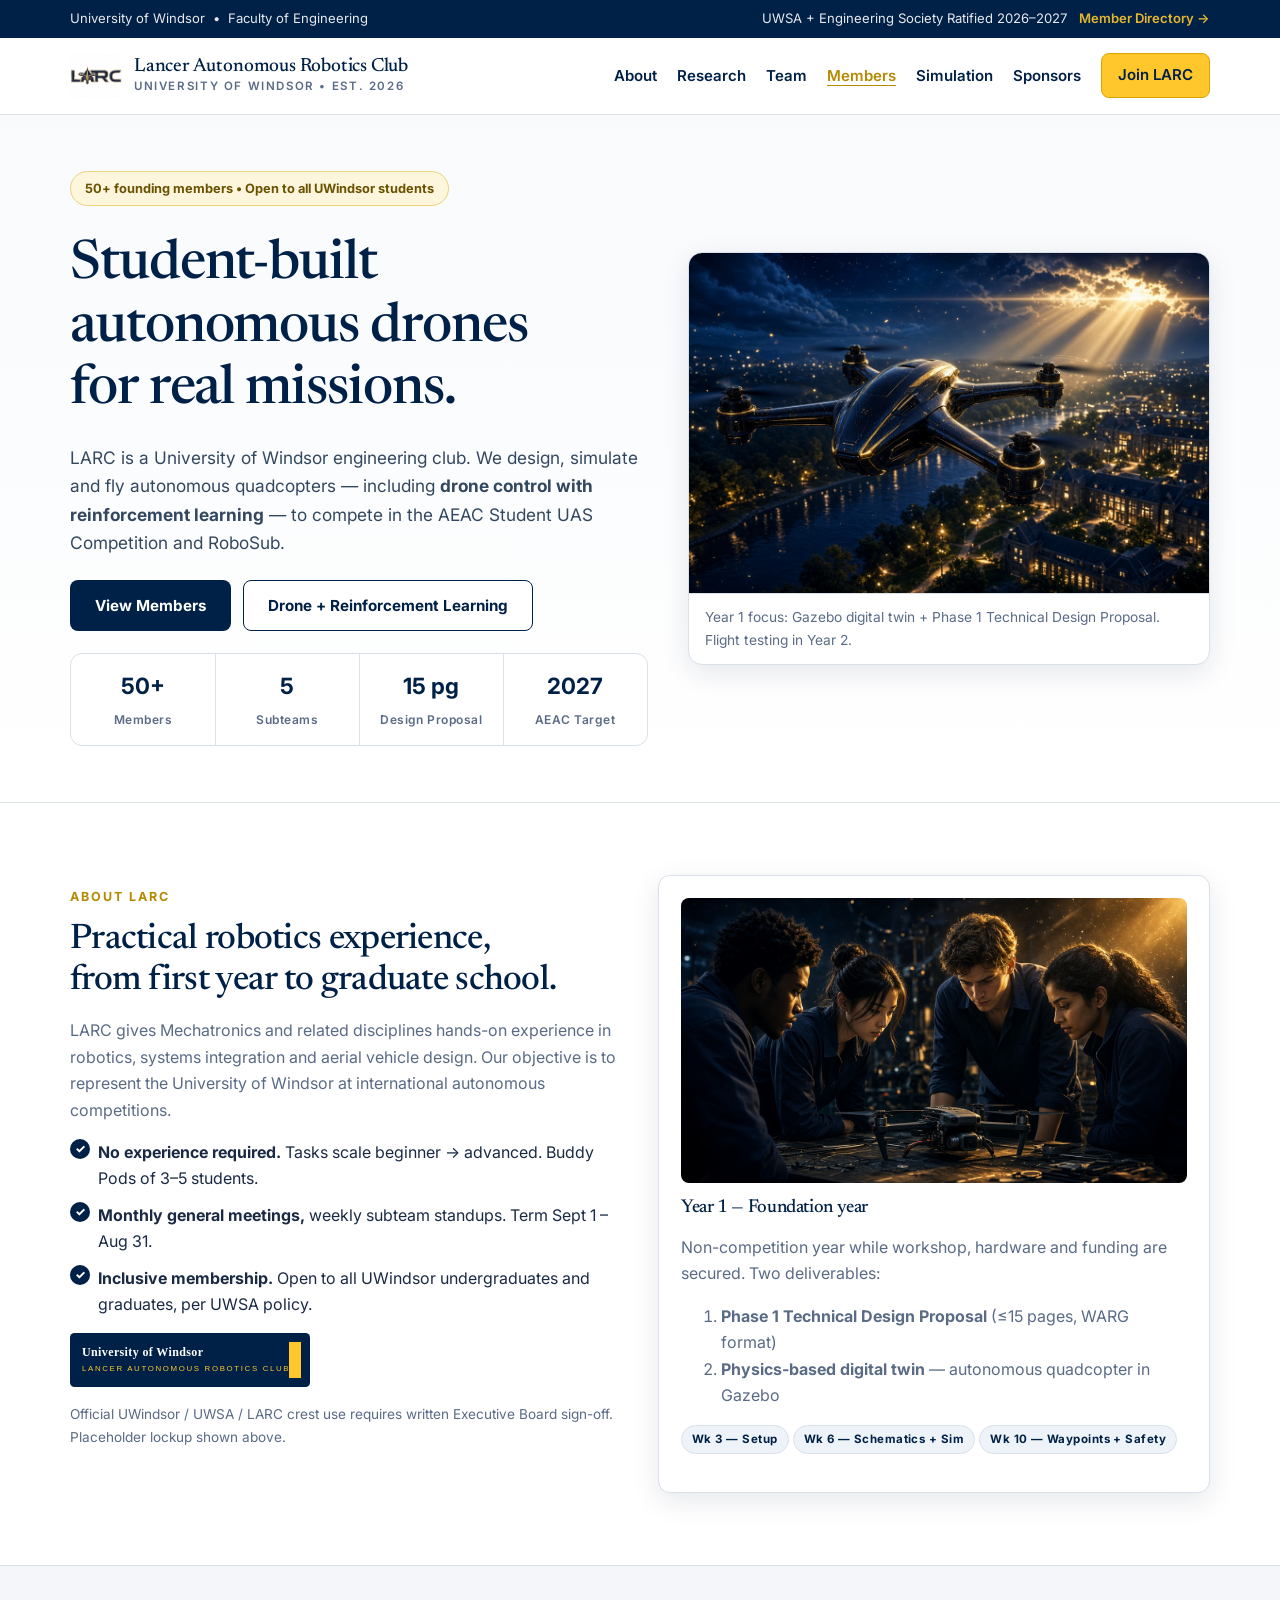
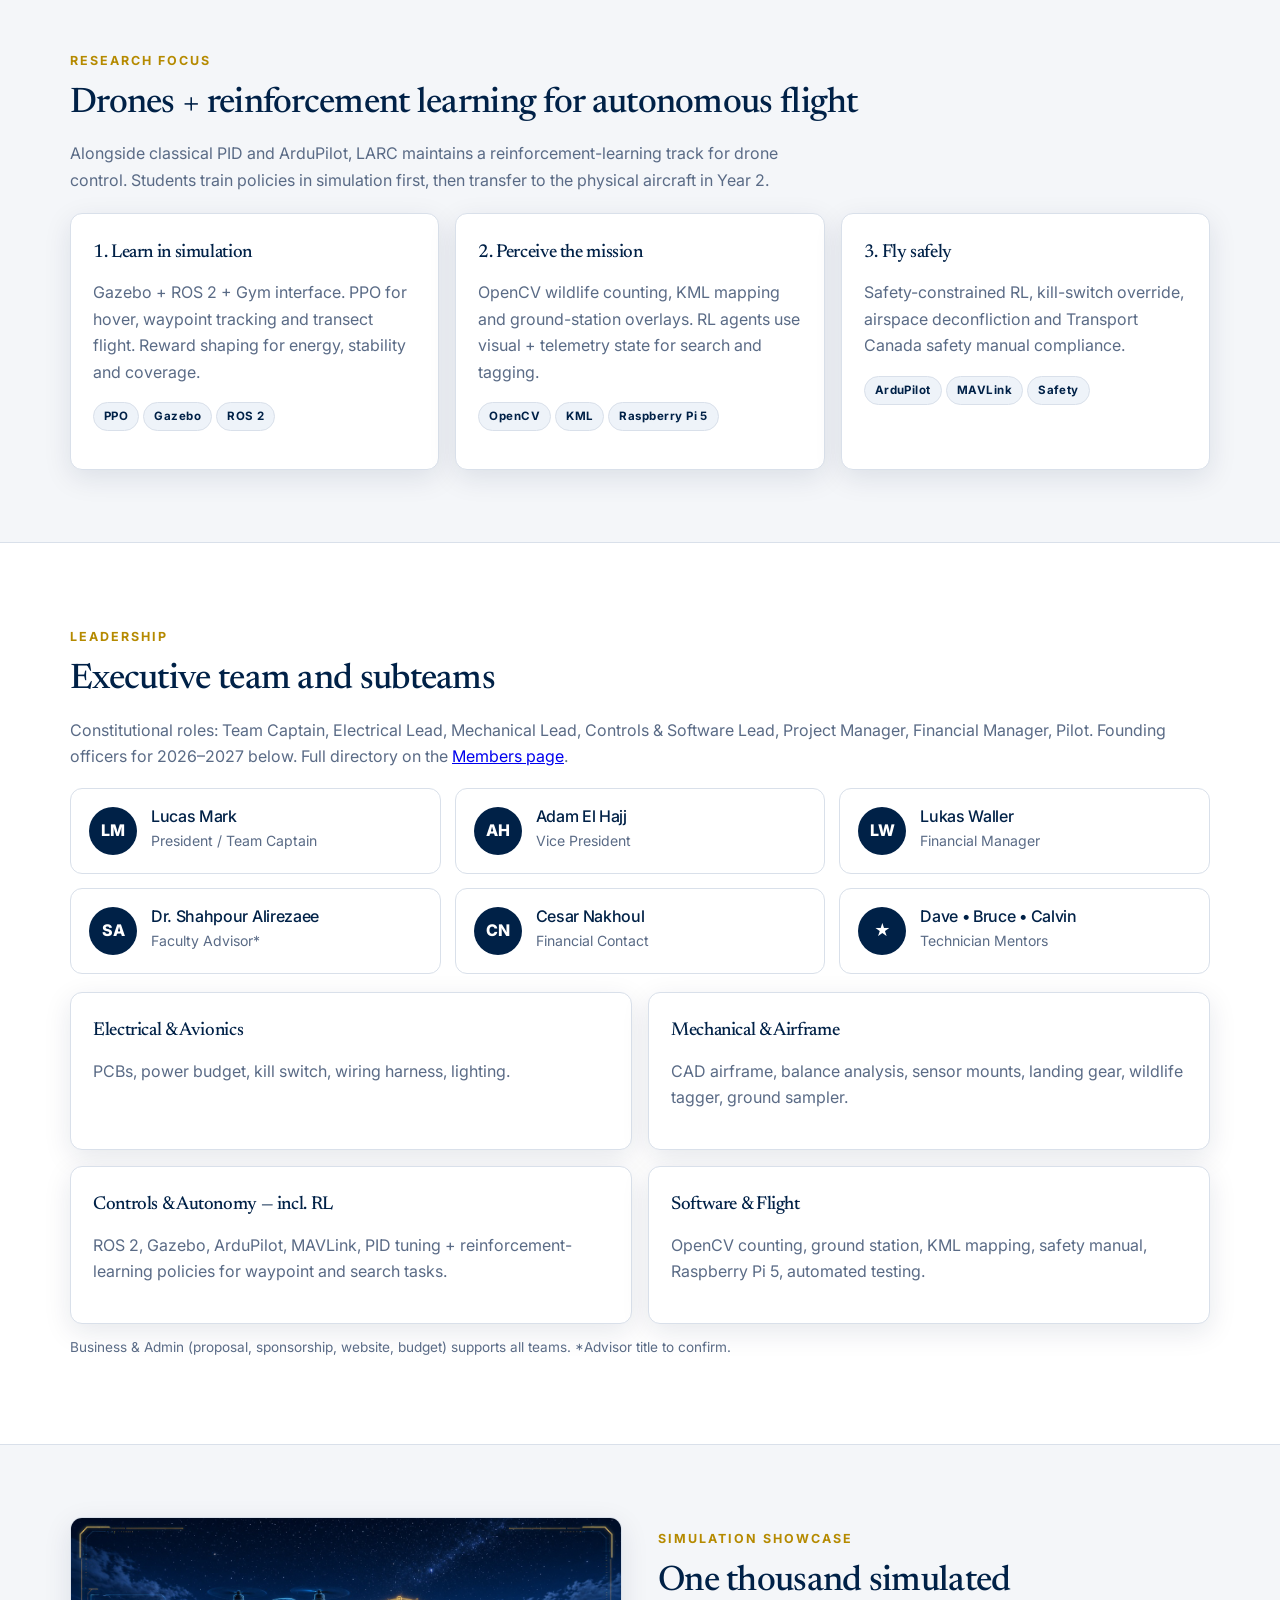
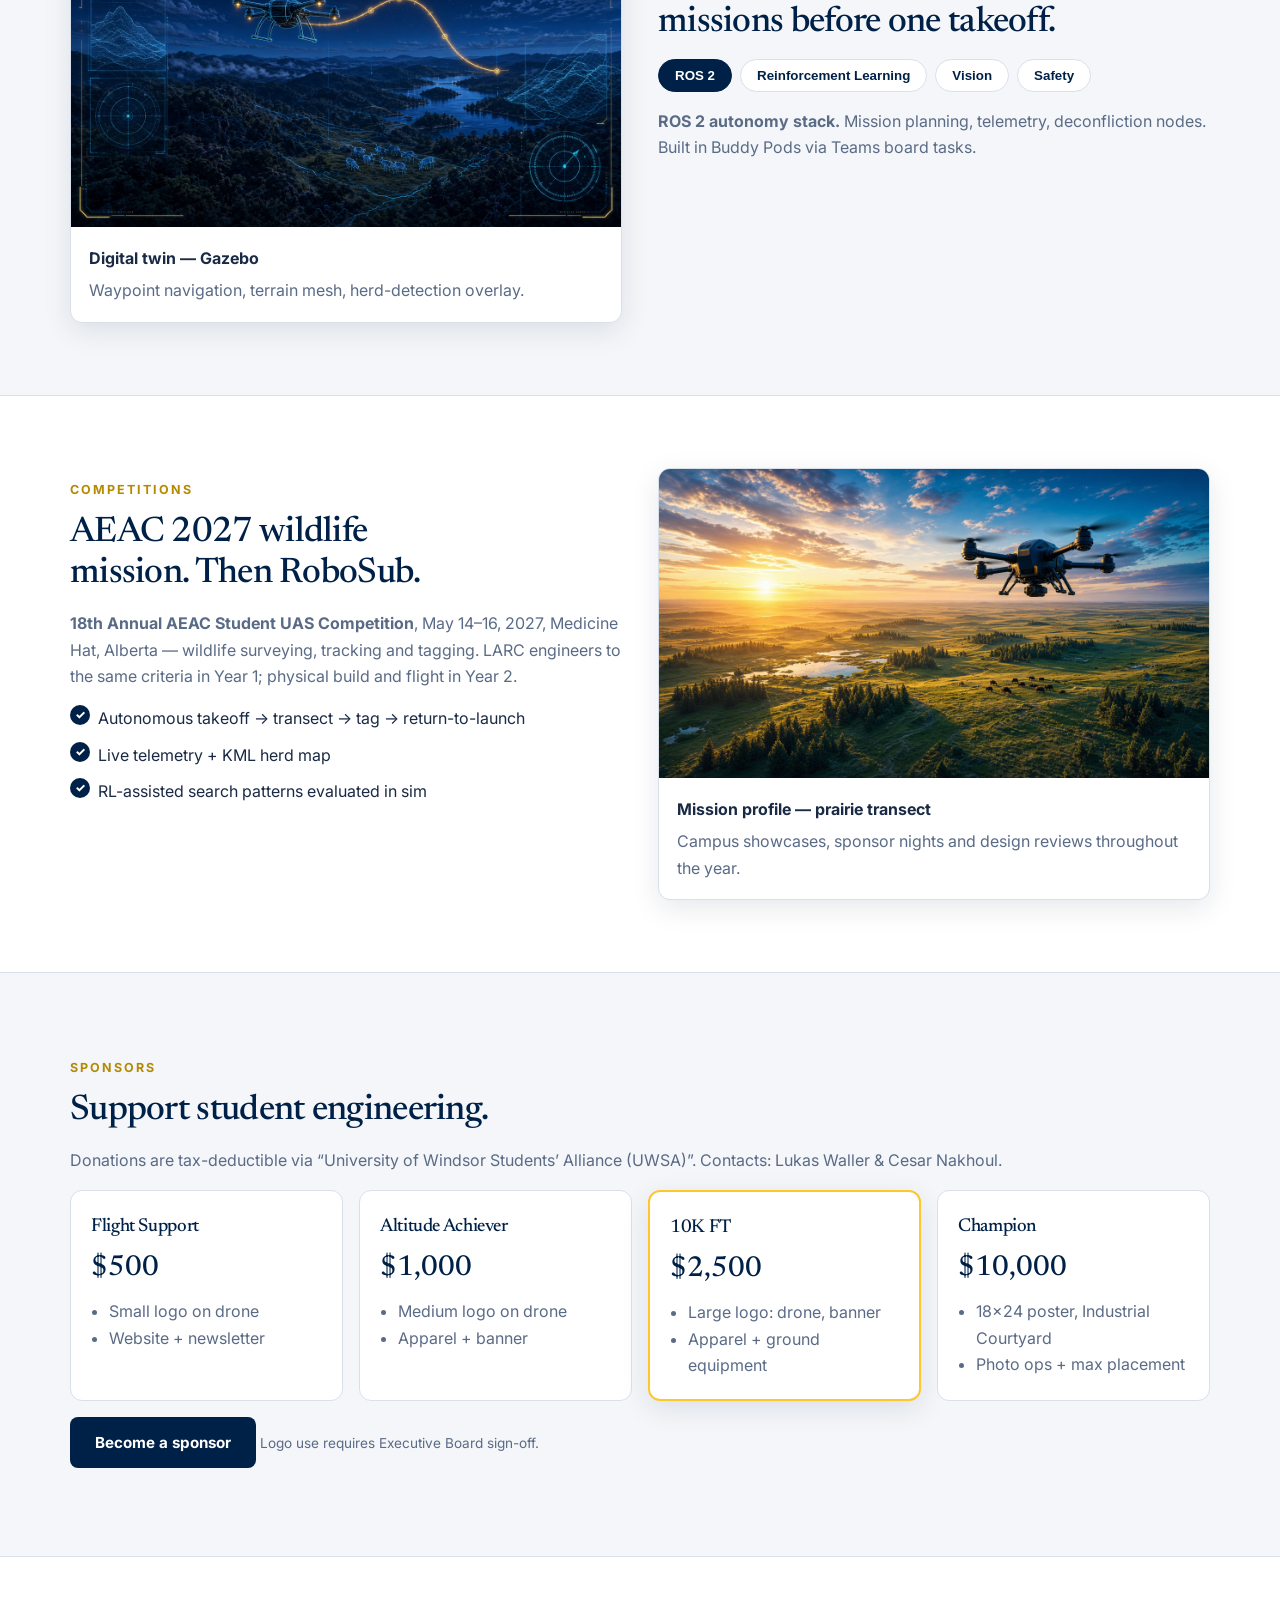
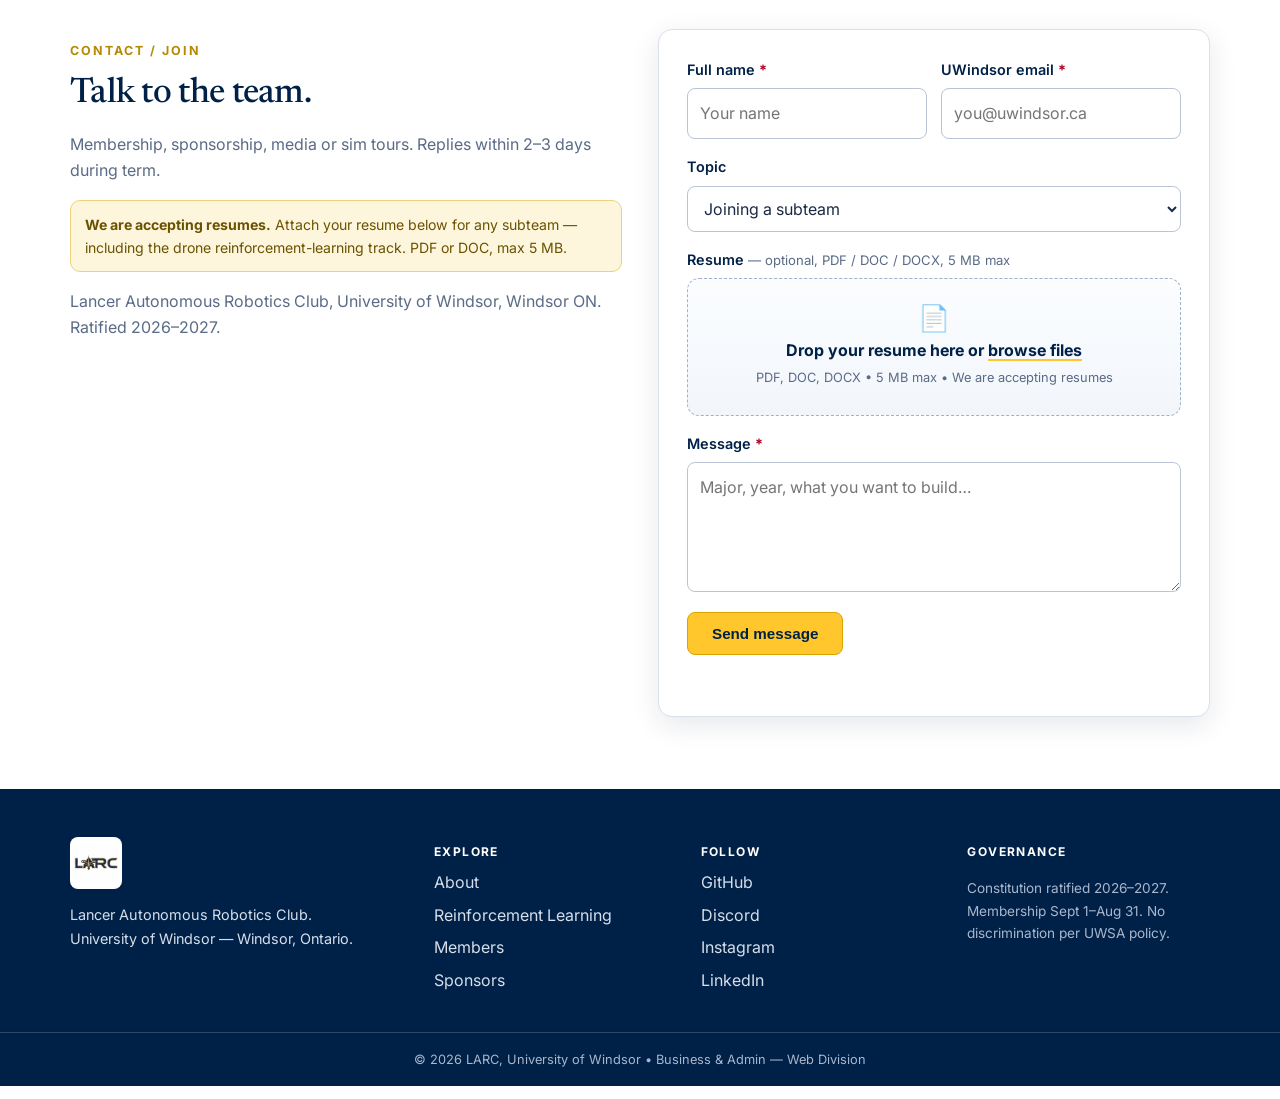
==== index.html @ fda13f31 "Initial LARC website" ====
<!DOCTYPE html>
<html lang="en">
<head>
  <meta charset="UTF-8" />
  <meta name="viewport" content="width=device-width, initial-scale=1.0" />
  <title>Lancer Autonomous Robotics Club (LARC) | University of Windsor</title>
  <meta name="description" content="Lancer Autonomous Robotics Club at the University of Windsor. Student drone team focused on autonomous flight, reinforcement learning, ROS 2 and Gazebo simulation. AEAC and RoboSub." />
  <link rel="icon" type="image/png" href="assets/larc-logo.png" />
  <link rel="preconnect" href="https://fonts.googleapis.com" />
  <link rel="preconnect" href="https://fonts.gstatic.com" crossorigin />
  <link href="https://fonts.googleapis.com/css2?family=Inter:wght@400;500;600;700&family=Newsreader:ital,opsz,wght@0,6..72,400;0,6..72,500;0,6..72,600;1,6..72,400&display=swap" rel="stylesheet" />
  <link rel="stylesheet" href="css/style.css?v=3" />
</head>
<body>
  <div class="util-bar">
    <div class="container">
      <span>University of Windsor &nbsp;•&nbsp; Faculty of Engineering</span>
      <span>UWSA + Engineering Society Ratified 2026–2027 &nbsp; <a href="members.html">Member Directory →</a></span>
    </div>
  </div>

  <header id="site-header">
    <nav class="nav container" aria-label="Primary">
      <a class="brand" href="index.html">
        <img src="assets/larc-logo.png" alt="LARC logo" />
        <span class="brand-text"><strong>Lancer Autonomous Robotics Club</strong><small>UNIVERSITY OF WINDSOR • EST. 2026</small></span>
      </a>
      <ul class="nav-links" id="nav-links">
        <li><a href="#about">About</a></li>
        <li><a href="#research">Research</a></li>
        <li><a href="#team">Team</a></li>
        <li><a href="members.html" class="active">Members</a></li>
        <li><a href="#simulation">Simulation</a></li>
        <li><a href="#sponsors">Sponsors</a></li>
        <li><a href="members.html#join" class="btn btn-gold btn-sm">Join LARC</a></li>
      </ul>
      <button id="menu-btn" aria-label="Menu" aria-expanded="false">Menu</button>
    </nav>
  </header>

  <main>
    <!-- HERO -->
    <section class="hero">
      <div class="container hero-grid">
        <div>
          <span class="hero-badge">50+ founding members • Open to all UWindsor students</span>
          <h1>Student-built autonomous drones for real missions.</h1>
          <p class="lede">LARC is a University of Windsor engineering club. We design, simulate and fly autonomous quadcopters — including <strong>drone control with reinforcement learning</strong> — to compete in the AEAC Student UAS Competition and RoboSub.</p>
          <div class="hero-cta">
            <a href="members.html" class="btn btn-navy">View Members</a>
            <a href="#research" class="btn btn-outline">Drone + Reinforcement Learning</a>
          </div>
          <div class="hero-facts">
            <div><b>50+</b><span>Members</span></div>
            <div><b>5</b><span>Subteams</span></div>
            <div><b>15 pg</b><span>Design Proposal</span></div>
            <div><b>2027</b><span>AEAC Target</span></div>
          </div>
        </div>
        <figure class="hero-media">
          <img src="assets/hero-cinematic.jpg" alt="LARC autonomous drone in flight" />
          <figcaption>Year 1 focus: Gazebo digital twin + Phase 1 Technical Design Proposal. Flight testing in Year 2.</figcaption>
        </figure>
      </div>
    </section>

    <!-- ABOUT -->
    <section id="about" class="section container">
      <div class="split">
        <div>
          <p class="kicker">About LARC</p>
          <h2>Practical robotics experience, from first year to graduate school.</h2>
          <p class="muted">LARC gives Mechatronics and related disciplines hands-on experience in robotics, systems integration and aerial vehicle design. Our objective is to represent the University of Windsor at international autonomous competitions.</p>
          <ul class="check-list">
            <li><strong>No experience required.</strong> Tasks scale beginner → advanced. Buddy Pods of 3–5 students.</li>
            <li><strong>Monthly general meetings,</strong> weekly subteam standups. Term Sept 1 – Aug 31.</li>
            <li><strong>Inclusive membership.</strong> Open to all UWindsor undergraduates and graduates, per UWSA policy.</li>
          </ul>
          <p><img src="assets/uwindsor.svg" alt="University of Windsor" style="height:54px;width:auto;margin-top:12px" /></p>
          <p class="fine">Official UWindsor / UWSA / LARC crest use requires written Executive Board sign-off. Placeholder lockup shown above.</p>
        </div>
        <div class="card">
          <img src="assets/team-cinematic.jpg" alt="LARC students with drone" style="border-radius:8px" />
          <h3 style="margin-top:14px">Year 1 — Foundation year</h3>
          <p class="muted">Non-competition year while workshop, hardware and funding are secured. Two deliverables:</p>
          <ol class="muted">
            <li><strong>Phase 1 Technical Design Proposal</strong> (≤15 pages, WARG format)</li>
            <li><strong>Physics-based digital twin</strong> — autonomous quadcopter in Gazebo</li>
          </ol>
          <p><span class="tag">Wk 3 — Setup</span> <span class="tag">Wk 6 — Schematics + Sim</span> <span class="tag">Wk 10 — Waypoints + Safety</span></p>
        </div>
      </div>
    </section>

    <!-- RESEARCH / RL -->
    <section id="research" class="section section-alt">
      <div class="container">
        <p class="kicker">Research focus</p>
        <h2>Drones + reinforcement learning for autonomous flight</h2>
        <p class="muted" style="max-width:760px">Alongside classical PID and ArduPilot, LARC maintains a reinforcement-learning track for drone control. Students train policies in simulation first, then transfer to the physical aircraft in Year 2.</p>
        <div class="grid-3" style="margin-top:20px">
          <div class="card">
            <h3>1. Learn in simulation</h3>
            <p class="muted">Gazebo + ROS 2 + Gym interface. PPO for hover, waypoint tracking and transect flight. Reward shaping for energy, stability and coverage.</p>
            <p><span class="tag">PPO</span> <span class="tag">Gazebo</span> <span class="tag">ROS 2</span></p>
          </div>
          <div class="card">
            <h3>2. Perceive the mission</h3>
            <p class="muted">OpenCV wildlife counting, KML mapping and ground-station overlays. RL agents use visual + telemetry state for search and tagging.</p>
            <p><span class="tag">OpenCV</span> <span class="tag">KML</span> <span class="tag">Raspberry Pi 5</span></p>
          </div>
          <div class="card">
            <h3>3. Fly safely</h3>
            <p class="muted">Safety-constrained RL, kill-switch override, airspace deconfliction and Transport Canada safety manual compliance.</p>
            <p><span class="tag">ArduPilot</span> <span class="tag">MAVLink</span> <span class="tag">Safety</span></p>
          </div>
        </div>
      </div>
    </section>

    <!-- TEAM -->
    <section id="team" class="section container">
      <p class="kicker">Leadership</p>
      <h2>Executive team and subteams</h2>
      <p class="muted">Constitutional roles: Team Captain, Electrical Lead, Mechanical Lead, Controls &amp; Software Lead, Project Manager, Financial Manager, Pilot. Founding officers for 2026–2027 below. Full directory on the <a href="members.html">Members page</a>.</p>
      <div class="member-grid">
        <div class="member"><div class="avatar">LM</div><div><h3>Lucas Mark</h3><p>President / Team Captain</p></div></div>
        <div class="member"><div class="avatar">AH</div><div><h3>Adam El Hajj</h3><p>Vice President</p></div></div>
        <div class="member"><div class="avatar">LW</div><div><h3>Lukas Waller</h3><p>Financial Manager</p></div></div>
        <div class="member"><div class="avatar">SA</div><div><h3>Dr. Shahpour Alirezaee</h3><p>Faculty Advisor*</p></div></div>
        <div class="member"><div class="avatar">CN</div><div><h3>Cesar Nakhoul</h3><p>Financial Contact</p></div></div>
        <div class="member"><div class="avatar">★</div><div><h3>Dave • Bruce • Calvin</h3><p>Technician Mentors</p></div></div>
      </div>

      <div class="grid-2" style="margin-top:18px">
        <div class="card"><h3>Electrical &amp; Avionics</h3><p class="muted">PCBs, power budget, kill switch, wiring harness, lighting.</p></div>
        <div class="card"><h3>Mechanical &amp; Airframe</h3><p class="muted">CAD airframe, balance analysis, sensor mounts, landing gear, wildlife tagger, ground sampler.</p></div>
        <div class="card"><h3>Controls &amp; Autonomy — incl. RL</h3><p class="muted">ROS 2, Gazebo, ArduPilot, MAVLink, PID tuning + reinforcement-learning policies for waypoint and search tasks.</p></div>
        <div class="card"><h3>Software &amp; Flight</h3><p class="muted">OpenCV counting, ground station, KML mapping, safety manual, Raspberry Pi 5, automated testing.</p></div>
      </div>
      <p class="fine" style="margin-top:12px">Business &amp; Admin (proposal, sponsorship, website, budget) supports all teams. *Advisor title to confirm.</p>
    </section>

    <!-- SIMULATION -->
    <section id="simulation" class="section section-alt">
      <div class="container split">
        <div class="card" style="padding:0;overflow:hidden">
          <img src="assets/sim-hud.jpg" alt="Digital twin flight path" />
          <div style="padding:18px"><strong>Digital twin — Gazebo</strong><p class="muted" style="margin:6px 0 0">Waypoint navigation, terrain mesh, herd-detection overlay.</p></div>
        </div>
        <div>
          <p class="kicker">Simulation showcase</p>
          <h2>One thousand simulated missions before one takeoff.</h2>
          <div class="tabs" role="tablist">
            <button class="tab active" data-tab="t1">ROS 2</button>
            <button class="tab" data-tab="t2">Reinforcement Learning</button>
            <button class="tab" data-tab="t3">Vision</button>
            <button class="tab" data-tab="t4">Safety</button>
          </div>
          <p id="t1" class="tab-p active muted"><strong>ROS 2 autonomy stack.</strong> Mission planning, telemetry, deconfliction nodes. Built in Buddy Pods via Teams board tasks.</p>
          <p id="t2" class="tab-p muted"><strong>RL training pipeline.</strong> PPO in Gazebo, domain randomisation (wind, mass, latency), sim-to-real checks before Year 2 flight.</p>
          <p id="t3" class="tab-p muted"><strong>OpenCV + KML.</strong> Aerial wildlife counting and judge-ready map export from the ground station.</p>
          <p id="t4" class="tab-p muted"><strong>Safety.</strong> Transport Canada manual, HITL testing on Raspberry Pi 5, CI automated tests.</p>
        </div>
      </div>
    </section>

    <!-- COMPETITION -->
    <section class="section container">
      <div class="split">
        <div>
          <p class="kicker">Competitions</p>
          <h2>AEAC 2027 wildlife mission. Then RoboSub.</h2>
          <p class="muted"><strong>18th Annual AEAC Student UAS Competition</strong>, May 14–16, 2027, Medicine Hat, Alberta — wildlife surveying, tracking and tagging. LARC engineers to the same criteria in Year 1; physical build and flight in Year 2.</p>
          <ul class="check-list">
            <li>Autonomous takeoff → transect → tag → return-to-launch</li>
            <li>Live telemetry + KML herd map</li>
            <li>RL-assisted search patterns evaluated in sim</li>
          </ul>
        </div>
        <div class="card" style="padding:0;overflow:hidden">
          <img src="assets/wildlife-mission.jpg" alt="Drone wildlife survey" />
          <div style="padding:18px"><strong>Mission profile — prairie transect</strong><p class="muted" style="margin:6px 0 0">Campus showcases, sponsor nights and design reviews throughout the year.</p></div>
        </div>
      </div>
    </section>

    <!-- SPONSORS -->
    <section id="sponsors" class="section section-alt">
      <div class="container">
        <p class="kicker">Sponsors</p>
        <h2>Support student engineering.</h2>
        <p class="muted">Donations are tax-deductible via “University of Windsor Students’ Alliance (UWSA)”. Contacts: Lukas Waller &amp; Cesar Nakhoul.</p>
        <div class="grid-4" style="margin-top:16px">
          <div class="tier"><h3>Flight Support</h3><p class="price">$500</p><ul><li>Small logo on drone</li><li>Website + newsletter</li></ul></div>
          <div class="tier"><h3>Altitude Achiever</h3><p class="price">$1,000</p><ul><li>Medium logo on drone</li><li>Apparel + banner</li></ul></div>
          <div class="tier featured"><h3>10K FT</h3><p class="price">$2,500</p><ul><li>Large logo: drone, banner</li><li>Apparel + ground equipment</li></ul></div>
          <div class="tier"><h3>Champion</h3><p class="price">$10,000</p><ul><li>18×24 poster, Industrial Courtyard</li><li>Photo ops + max placement</li></ul></div>
        </div>
        <p style="margin-top:16px"><a href="members.html#join" class="btn btn-navy">Become a sponsor</a> <span class="fine">Logo use requires Executive Board sign-off.</span></p>
      </div>
    </section>

    <!-- CONTACT -->
    <section id="contact" class="section container">
      <div class="split">
        <div>
          <p class="kicker">Contact / Join</p>
          <h2>Talk to the team.</h2>
          <p class="muted">Membership, sponsorship, media or sim tours. Replies within 2–3 days during term.</p>
          <p class="resume-note"><strong>We are accepting resumes.</strong> Attach your resume below for any subteam — including the drone reinforcement-learning track. PDF or DOC, max 5 MB.</p>
          <p class="muted">Lancer Autonomous Robotics Club, University of Windsor, Windsor ON.<br />Ratified 2026–2027.</p>
        </div>
        <form id="contact-form" class="form" novalidate enctype="multipart/form-data">
          <div class="form-row">
            <div class="field"><label for="f-name">Full name <span class="req" aria-hidden="true">*</span></label><input id="f-name" name="name" type="text" required placeholder="Your name" autocomplete="name" /></div>
            <div class="field"><label for="f-email">UWindsor email <span class="req" aria-hidden="true">*</span></label><input id="f-email" name="email" type="email" required placeholder="you@uwindsor.ca" autocomplete="email" /></div>
          </div>
          <div class="field"><label for="f-topic">Topic</label>
            <select id="f-topic" name="interest">
              <option>Joining a subteam</option>
              <option>Reinforcement learning track</option>
              <option>Sponsoring LARC</option>
              <option>Media / collaboration</option>
            </select>
          </div>
          <div class="field"><label id="resume-label" for="resume">Resume <span class="file-hint">— optional, PDF / DOC / DOCX, 5 MB max</span></label>
            <div class="dropzone" id="dz" role="button" tabindex="0" aria-labelledby="resume-label">
              <input type="file" id="resume" name="resume" accept=".pdf,.doc,.docx,application/pdf,application/msword,application/vnd.openxmlformats-officedocument.wordprocessingml.document" aria-label="Upload resume" />
              <div class="dz-icon" aria-hidden="true">📄</div>
              <div class="dz-title">Drop your resume here or <u>browse files</u></div>
              <div class="dz-sub">PDF, DOC, DOCX • 5 MB max • We are accepting resumes</div>
            </div>
            <div class="file-chip" id="chip"><span class="dot" aria-hidden="true"></span><span id="chip-name"></span><button type="button" id="chip-remove">Remove</button></div>
          </div>
          <div class="field"><label for="f-msg">Message <span class="req" aria-hidden="true">*</span></label><textarea id="f-msg" name="message" rows="4" required placeholder="Major, year, what you want to build…"></textarea></div>
          <button class="btn btn-gold" type="submit">Send message</button>
          <p id="form-note" role="status"></p>
        </form>
      </div>
    </section>
  </main>

  <footer>
    <div class="container foot-grid">
      <div>
        <img src="assets/larc-logo.png" alt="LARC" class="foot-logo" />
        <p style="font-size:.9rem">Lancer Autonomous Robotics Club.<br />University of Windsor — Windsor, Ontario.</p>
      </div>
      <nav aria-label="Footer"><b>Explore</b><a href="#about">About</a><a href="#research">Reinforcement Learning</a><a href="members.html">Members</a><a href="#sponsors">Sponsors</a></nav>
      <nav aria-label="Social"><b>Follow</b><a href="https://github.com/Lancer-Autonomous-Robotics-Club" target="_blank" rel="noopener">GitHub</a><a href="#contact">Discord</a><a href="#contact">Instagram</a><a href="#contact">LinkedIn</a></nav>
      <div><b>Governance</b><p class="fine" style="color:#a9b6cc">Constitution ratified 2026–2027. Membership Sept 1–Aug 31. No discrimination per UWSA policy.</p></div>
    </div>
    <p class="legal">© <span id="year"></span> LARC, University of Windsor • Business &amp; Admin — Web Division</p>
  </footer>

  <script src="js/main.js"></script>
</body>
</html>
---- css/style.css ----
/* LARC — University of Windsor | Professional university theme v2
   Light, practical, accessible. Navy #002147, Gold #FFC72C.
   Fonts: Newsreader (Anthropic-style serif headings) + Inter (body).
*/
:root{
  --navy:#002147; --navy-2:#003057; --navy-3:#0a3a6b;
  --gold:#b58a00; --gold-2:#ffc72c; --gold-bg:#fdf6dd;
  --bg:#ffffff; --bg-2:#f4f6f9; --card:#ffffff;
  --line:#d9e0ea; --text:#1a2a44; --muted:#5a6b86;
  --serif:"Newsreader",Georgia,"Times New Roman",serif;
  --sans:Inter,system-ui,-apple-system,"Segoe UI",Roboto,sans-serif;
  --radius:12px; --max:1140px;
  --shadow:0 8px 28px rgba(0,33,71,.10);
}
*{box-sizing:border-box}
html{scroll-behavior:smooth}
body{margin:0;background:var(--bg);color:var(--text);font-family:var(--sans);line-height:1.65;font-size:16px}
h1,h2,h3{font-family:var(--serif);line-height:1.15;color:var(--navy);margin:.3em 0 .4em;font-weight:500;letter-spacing:-.02em;text-wrap:balance}
h1{font-size:clamp(2.2rem,4.5vw,3.4rem)}
h2{font-size:clamp(1.6rem,3vw,2.2rem)}
img{max-width:100%;display:block}
.container{width:min(var(--max),92vw);margin:0 auto}
.section{padding:72px 0}
.section-alt{background:var(--bg-2);border-block:1px solid var(--line)}
.kicker{font-size:.78rem;font-weight:700;letter-spacing:.16em;text-transform:uppercase;color:var(--gold)}
.muted{color:var(--muted)}
.fine{font-size:.85rem;color:var(--muted)}
.gold{color:var(--gold)}

/* utility bar */
.util-bar{background:var(--navy);color:#fff;font-size:.82rem}
.util-bar .container{display:flex;justify-content:space-between;align-items:center;padding:8px 0;gap:12px}
.util-bar a{color:var(--gold-2);text-decoration:none;font-weight:600}
.util-bar span{opacity:.9}

/* header */
#site-header{position:sticky;top:0;z-index:50;background:#fff;border-bottom:1px solid var(--line)}
.nav{display:flex;align-items:center;justify-content:space-between;padding:12px 0;gap:16px}
.brand{display:flex;gap:12px;align-items:center;text-decoration:none;color:var(--navy)}
.brand img{height:52px;width:auto}
.brand-text strong{display:block;font-family:var(--serif);font-weight:500;letter-spacing:-.01em;font-size:1.2rem;line-height:1.1}
.brand-text small{display:block;font-size:.72rem;letter-spacing:.14em;color:var(--muted);font-weight:600}
.nav-links{display:flex;gap:20px;list-style:none;margin:0;padding:0;align-items:center}
.nav-links a{color:var(--navy);text-decoration:none;font-weight:600;font-size:.94rem}
.nav-links a:hover,.nav-links a.active{color:var(--gold);text-decoration:underline;text-underline-offset:4px}
#menu-btn{display:none;background:var(--navy);color:#fff;border:0;border-radius:8px;padding:10px 14px;font-weight:700}

/* buttons */
.btn{display:inline-block;padding:12px 24px;border-radius:8px;font-weight:700;text-decoration:none;border:1px solid transparent;cursor:pointer;font-size:.95rem}
.btn-gold{background:var(--gold-2);color:var(--navy);border-color:#d9a400}
.btn-gold:hover{background:#e6b400}
.btn-navy{background:var(--navy);color:#fff}
.btn-navy:hover{background:var(--navy-2)}
.btn-outline{border-color:var(--navy);color:var(--navy);background:#fff}
.btn-outline:hover{background:var(--navy);color:#fff}
.btn-sm{padding:9px 16px;font-size:.86rem}

/* hero */
.hero{background:linear-gradient(180deg,#f8fafc,#fff);border-bottom:1px solid var(--line)}
.hero-grid{display:grid;grid-template-columns:1.05fr .95fr;gap:40px;align-items:center;padding:56px 0}
.hero-badge{display:inline-block;background:var(--gold-bg);border:1px solid #ecd27a;color:#6b5200;font-weight:700;font-size:.8rem;border-radius:999px;padding:6px 14px;margin-bottom:12px}
.lede{font-size:1.08rem;color:#33475f;max-width:600px}
.hero-cta{display:flex;gap:12px;flex-wrap:wrap;margin:22px 0}
.hero-facts{display:grid;grid-template-columns:repeat(4,1fr);gap:0;margin-top:20px;border:1px solid var(--line);border-radius:12px;overflow:hidden;background:#fff}
.hero-facts div{padding:14px;text-align:center;border-left:1px solid var(--line)}
.hero-facts div:first-child{border:0}
.hero-facts b{display:block;font-size:1.4rem;color:var(--navy)}
.hero-facts span{font-size:.75rem;color:var(--muted);font-weight:600;letter-spacing:.04em}
.hero-media{margin:0;border-radius:14px;overflow:hidden;box-shadow:var(--shadow);border:1px solid var(--line);background:#fff}
.hero-media img{width:100%;height:340px;object-fit:cover}
.hero-media figcaption{padding:12px 16px;font-size:.86rem;color:var(--muted);border-top:1px solid var(--line)}

/* cards / grids */
.split{display:grid;grid-template-columns:1fr 1fr;gap:36px;align-items:start}
.card{background:var(--card);border:1px solid var(--line);border-radius:var(--radius);padding:22px;box-shadow:var(--shadow)}
.check-list{list-style:none;padding:0;margin:16px 0;display:grid;gap:10px}
.check-list li{padding-left:28px;position:relative}
.check-list li::before{content:"✓";position:absolute;left:0;top:0;color:#fff;background:var(--navy);width:20px;height:20px;border-radius:50%;display:grid;place-items:center;font-size:.75rem;font-weight:800}
.grid-3{display:grid;grid-template-columns:repeat(3,1fr);gap:16px}
.grid-4{display:grid;grid-template-columns:repeat(4,1fr);gap:16px}
.grid-2{display:grid;grid-template-columns:1fr 1fr;gap:16px}
.tag{display:inline-block;background:#eef3f9;border:1px solid var(--line);color:var(--navy);border-radius:999px;padding:4px 10px;font-size:.72rem;font-weight:700;letter-spacing:.04em}

/* timeline */
.timeline{list-style:none;margin:20px 0 0;padding:0;display:grid;grid-template-columns:repeat(4,1fr);gap:12px}
.timeline li{background:#fff;border:1px solid var(--line);border-left:4px solid var(--navy);border-radius:10px;padding:16px}
.timeline li:last-child{border-left-color:var(--gold-2);background:var(--gold-bg)}
.timeline b{color:var(--navy);}

/* team / members */
.member-grid{display:grid;grid-template-columns:repeat(3,1fr);gap:14px;margin-top:18px}
.member{background:#fff;border:1px solid var(--line);border-radius:12px;padding:18px;display:flex;gap:14px;align-items:flex-start}
.avatar{width:48px;height:48px;border-radius:50%;background:var(--navy);color:#fff;display:grid;place-items:center;font-weight:800;flex:none}
.member h3{margin:0;font-family:var(--sans);font-size:1rem}
.member p{margin:4px 0 0;font-size:.88rem;color:var(--muted)}
table.data{width:100%;border-collapse:collapse;margin-top:14px;background:#fff;font-size:.92rem}
table.data th,table.data td{border:1px solid var(--line);padding:10px 12px;text-align:left}
table.data th{background:var(--navy);color:#fff}

/* tabs */
.tabs{display:flex;gap:8px;margin:16px 0;flex-wrap:wrap}
.tab{border:1px solid var(--line);background:#fff;border-radius:999px;padding:8px 16px;font-weight:700;cursor:pointer;color:var(--navy)}
.tab.active{background:var(--navy);color:#fff;border-color:var(--navy)}
.tab-p{display:none}
.tab-p.active{display:block}

/* sponsors */
.tier{background:#fff;border:1px solid var(--line);border-radius:12px;padding:20px}
.tier.featured{border:2px solid var(--gold-2);box-shadow:var(--shadow)}
.price{font-family:var(--serif);font-weight:500;font-size:1.8rem;color:var(--navy);margin:.2em 0}
.tier ul{margin:0;padding-left:18px;color:var(--muted)}

/* form — vertical rhythm, label-above-input */
.form{background:#fff;border:1px solid var(--line);border-radius:14px;padding:28px;display:flex;flex-direction:column;gap:16px;box-shadow:var(--shadow)}
.form-row{display:grid;grid-template-columns:1fr 1fr;gap:14px}
.field{display:flex;flex-direction:column;gap:7px;min-width:0}
.field > label{font-weight:600;font-size:.9rem;color:var(--navy)}
.req{color:#b00020;font-weight:700}
.form input[type="text"],.form input[type="email"],.form select,.form textarea{width:100%;max-width:100%;border:1px solid #b9c4d4;border-radius:8px;padding:11px 12px;font:inherit;color:var(--text);background:#fff;transition:border-color .15s,box-shadow .15s}
.form textarea{resize:vertical;min-height:110px}
.form .btn{align-self:flex-start;margin-top:4px}
.form input:focus,.form select:focus,.form textarea:focus{outline:none;border-color:var(--navy);box-shadow:0 0 0 3px rgba(255,199,44,.45)}
.form :focus-visible{outline:none}
.file-hint{font-weight:400;font-size:.82rem;color:var(--muted)}
.resume-note{background:var(--gold-bg);border:1px solid #ecd27a;border-radius:10px;padding:12px 14px;font-size:.88rem;color:#6b5200;margin:0}

/* premium resume dropzone */
.dropzone{position:relative;border:1.5px dashed #9db1cc;border-radius:12px;background:linear-gradient(180deg,#fbfdff,#f2f6fb);padding:26px 18px;text-align:center;cursor:pointer;transition:border-color .18s,background .18s,box-shadow .18s}
.dropzone:hover{border-color:var(--navy);background:#fff}
.dropzone.dragover{border-color:#d9a400;background:var(--gold-bg);box-shadow:0 0 0 4px rgba(255,199,44,.4)}
.dropzone input[type="file"]{position:absolute;inset:0;width:100%;height:100%;opacity:0;cursor:pointer}
.dz-icon{font-size:1.6rem;line-height:1}
.dz-title{font-weight:700;color:var(--navy);margin-top:6px}
.dz-title u{text-decoration-color:var(--gold-2);text-decoration-thickness:2px;text-underline-offset:3px}
.dz-sub{font-weight:400;font-size:.8rem;color:var(--muted);margin-top:4px}
.file-chip{display:none;align-items:center;gap:10px;background:#eaf6ec;border:1px solid #b7dfbe;border-radius:10px;padding:10px 12px;font-size:.88rem;color:#14532d;font-weight:600}
.file-chip.show{display:flex}
.file-chip .dot{width:9px;height:9px;border-radius:50%;background:#16a34a;flex:none}
.file-chip button{margin-left:auto;background:none;border:0;color:#a40000;font-weight:700;font-size:.82rem;cursor:pointer;padding:4px 6px;border-radius:6px}
.file-chip button:hover{background:rgba(164,0,0,.08)}
#form-note{min-height:1.2em;font-size:.9rem;color:#0a6b2a;margin:0}

/* footer */
footer{background:var(--navy);color:#d6deea;margin-top:0}
.foot-grid{display:grid;grid-template-columns:1.4fr 1fr 1fr 1fr;gap:24px;padding:48px 0 20px}
.foot-grid a{color:#d6deea;text-decoration:none;display:block;margin:6px 0}
.foot-grid a:hover{color:var(--gold-2)}
.foot-grid b{color:#fff;letter-spacing:.12em;font-size:.75rem;text-transform:uppercase}
.foot-logo{background:#fff;border-radius:8px;padding:4px;height:52px;width:auto;margin-bottom:10px}
.legal{border-top:1px solid rgba(255,255,255,.18);padding:16px 0;text-align:center;font-size:.8rem;color:#a9b6cc}

/* reveal subtle */
.reveal{opacity:0;transform:translateY(12px);transition:opacity .5s,transform .5s}
.reveal.in{opacity:1;transform:none}

@media(max-width:1000px){
  .hero-grid,.split,.grid-3,.grid-4,.member-grid{grid-template-columns:1fr 1fr}
  .foot-grid{grid-template-columns:1fr 1fr}
  .timeline{grid-template-columns:1fr 1fr}
}
@media(max-width:640px){
  .nav-links{display:none;position:absolute;top:76px;right:4vw;left:4vw;background:#fff;border:1px solid var(--line);border-radius:12px;padding:16px;flex-direction:column;box-shadow:var(--shadow)}
  .nav-links.open{display:flex}
  #menu-btn{display:block}
  .hero-grid,.split,.grid-3,.grid-4,.grid-2,.member-grid,.timeline,.form-row{grid-template-columns:1fr}
  .hero-facts{grid-template-columns:1fr 1fr}
  .hero-facts div:nth-child(3){border-left:0}
  .section{padding:48px 0}
  .util-bar span:last-child{display:none}
}
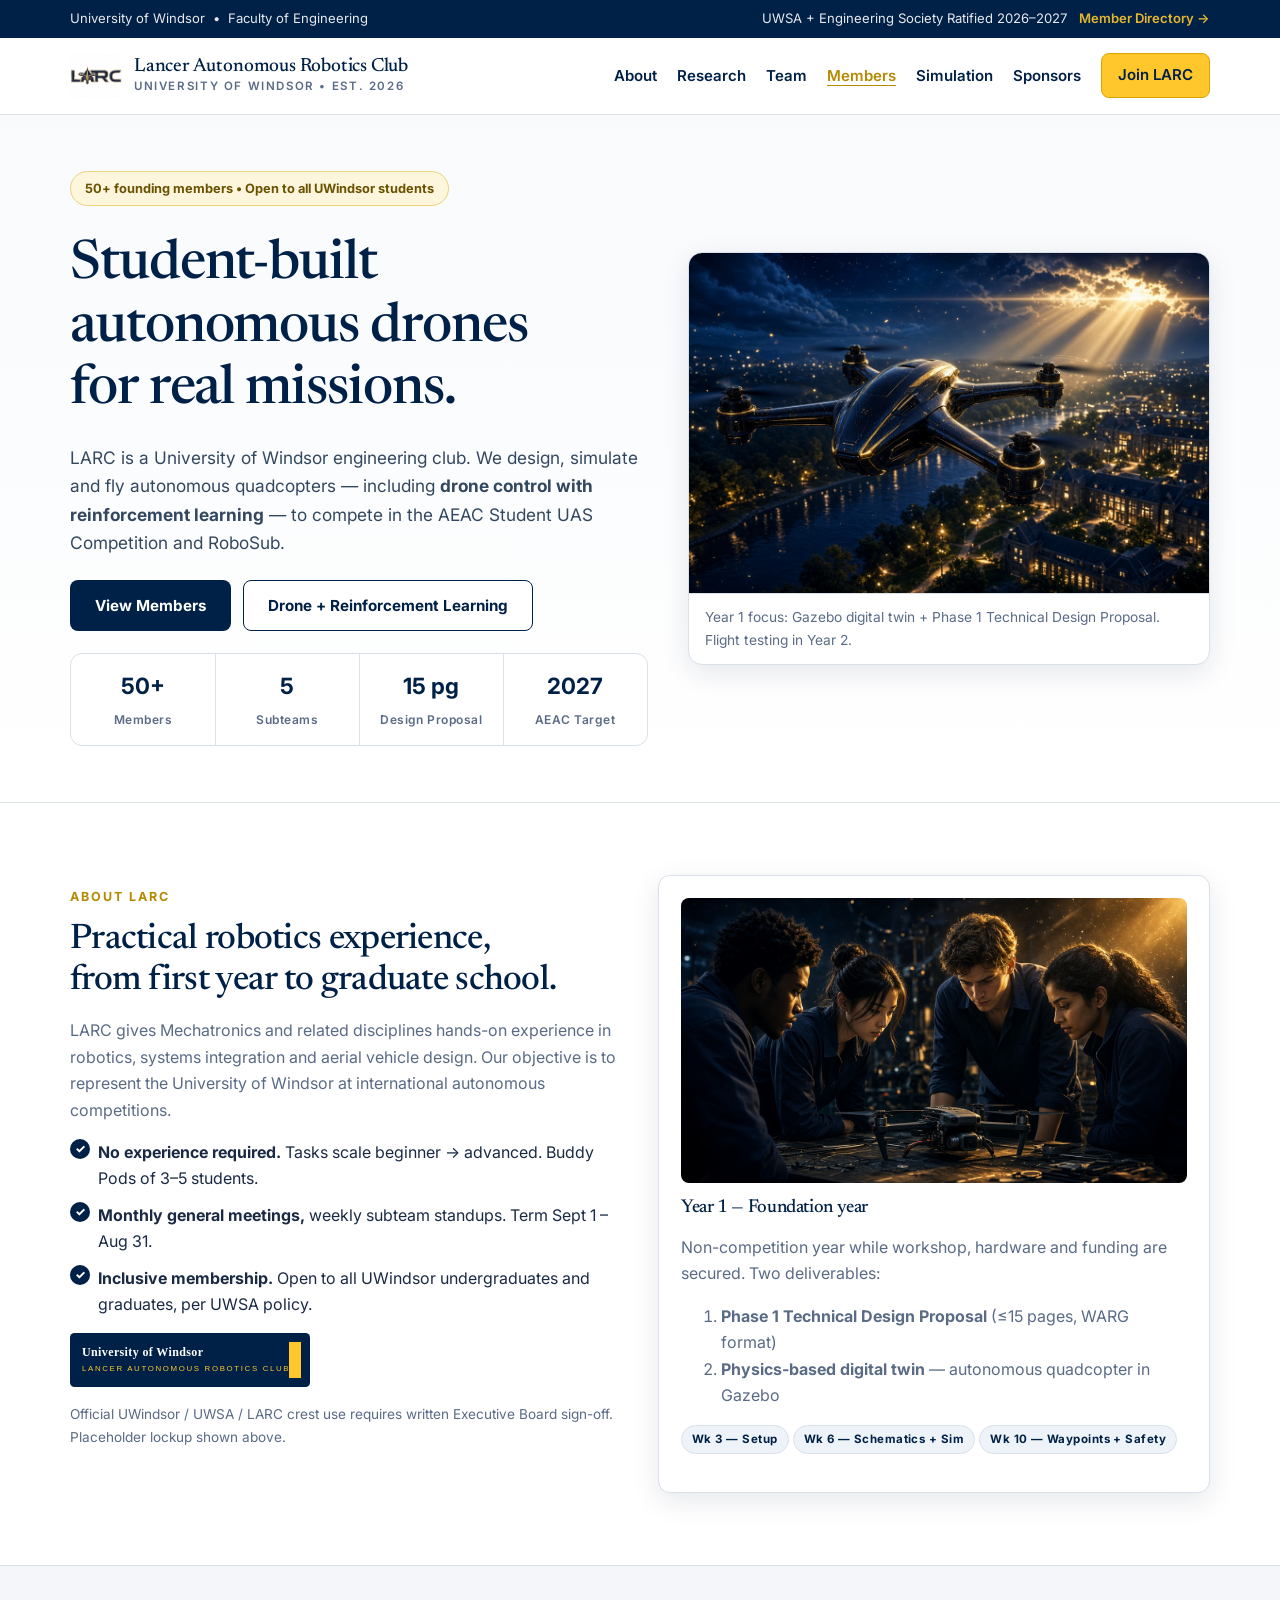
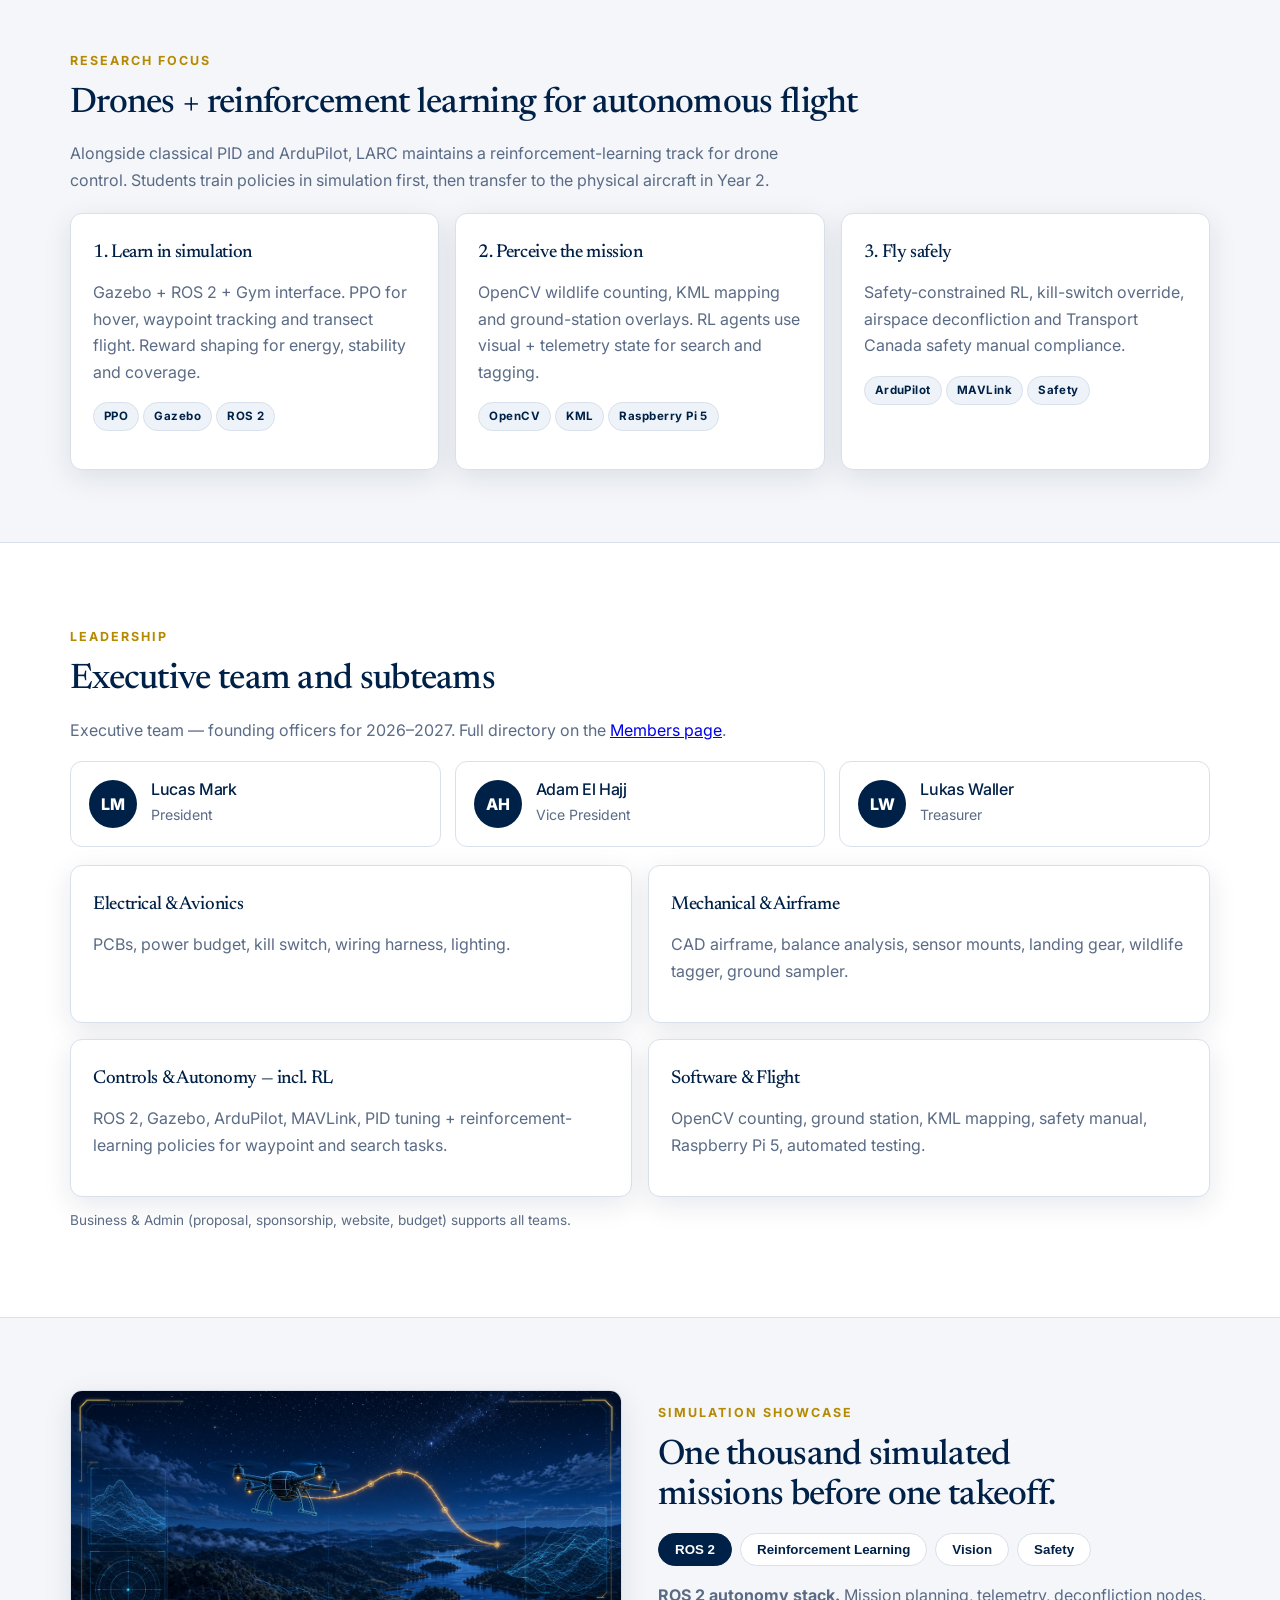
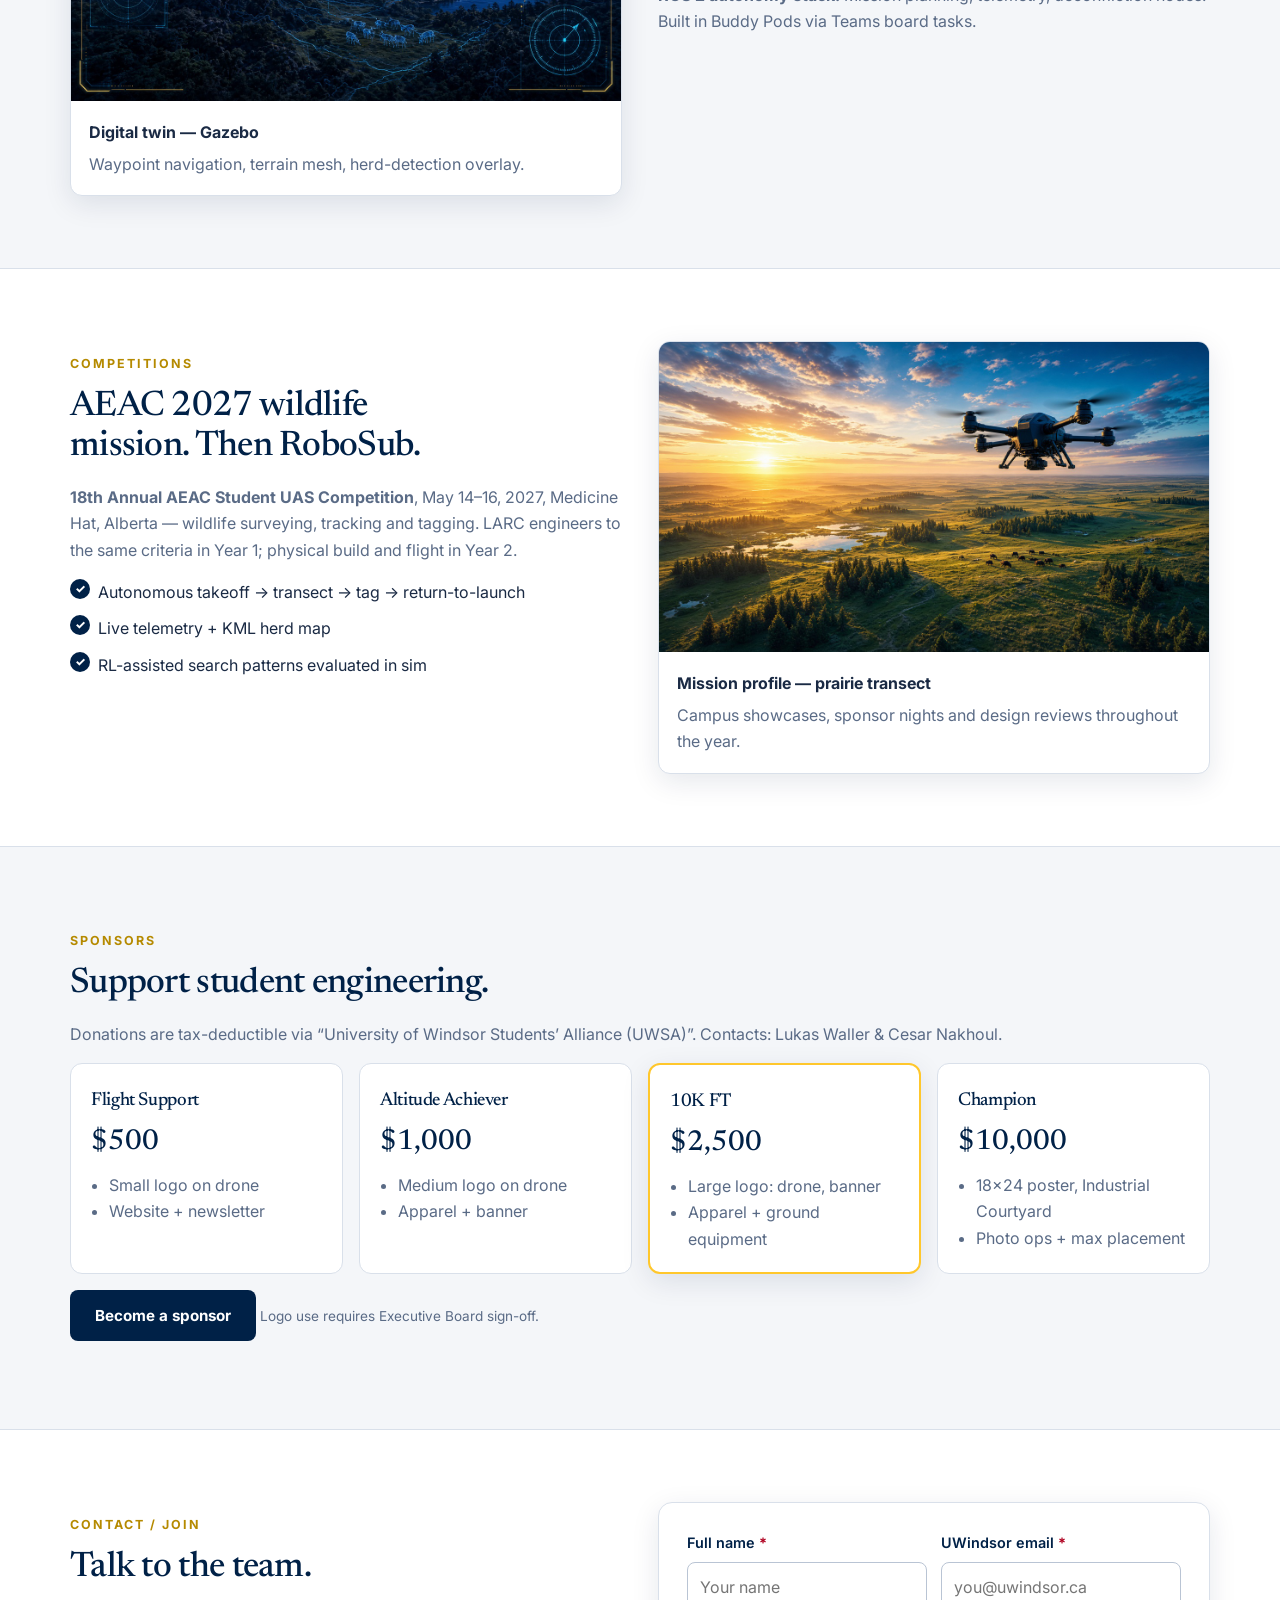
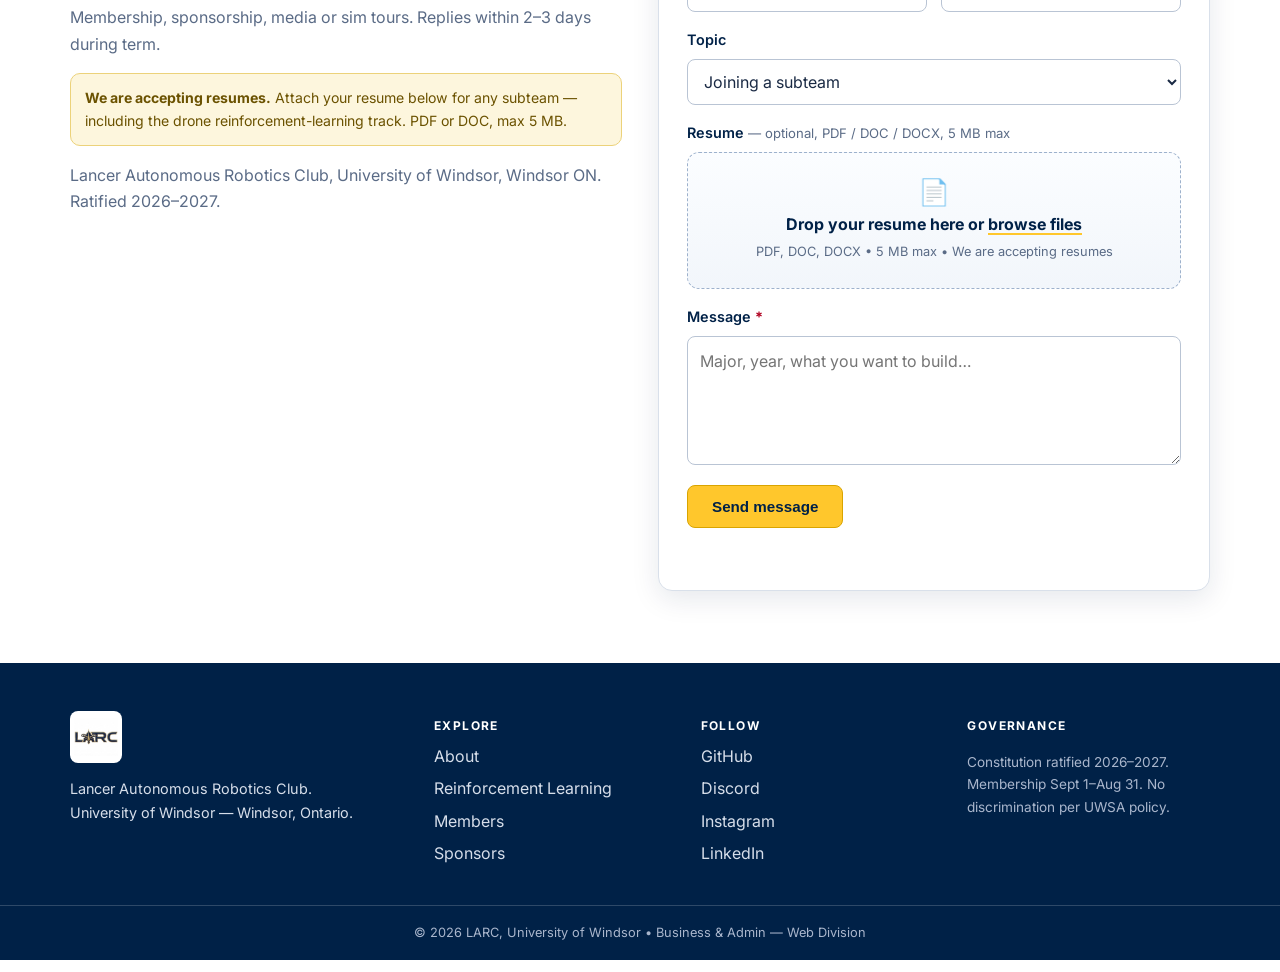
==== commit b4617cb2: "Simplify leadership to three officers" ====
--- a/index.html
+++ b/index.html
@@ -122,14 +122,14 @@
     <section id="team" class="section container">
       <p class="kicker">Leadership</p>
       <h2>Executive team and subteams</h2>
-      <p class="muted">Constitutional roles: Team Captain, Electrical Lead, Mechanical Lead, Controls &amp; Software Lead, Project Manager, Financial Manager, Pilot. Founding officers for 2026–2027 below. Full directory on the <a href="members.html">Members page</a>.</p>
+      <p class="muted">Executive team — founding officers for 2026–2027. Full directory on the <a href="members.html">Members page</a>.</p>
       <div class="member-grid">
-        <div class="member"><div class="avatar">LM</div><div><h3>Lucas Mark</h3><p>President / Team Captain</p></div></div>
+        <div class="member"><div class="avatar">LM</div><div><h3>Lucas Mark</h3><p>President</p></div></div>
         <div class="member"><div class="avatar">AH</div><div><h3>Adam El Hajj</h3><p>Vice President</p></div></div>
-        <div class="member"><div class="avatar">LW</div><div><h3>Lukas Waller</h3><p>Financial Manager</p></div></div>
-        <div class="member"><div class="avatar">SA</div><div><h3>Dr. Shahpour Alirezaee</h3><p>Faculty Advisor*</p></div></div>
-        <div class="member"><div class="avatar">CN</div><div><h3>Cesar Nakhoul</h3><p>Financial Contact</p></div></div>
-        <div class="member"><div class="avatar">★</div><div><h3>Dave • Bruce • Calvin</h3><p>Technician Mentors</p></div></div>
+        <div class="member"><div class="avatar">LW</div><div><h3>Lukas Waller</h3><p>Treasurer</p></div></div>
+
+
+
       </div>
 
       <div class="grid-2" style="margin-top:18px">
@@ -138,7 +138,7 @@
         <div class="card"><h3>Controls &amp; Autonomy — incl. RL</h3><p class="muted">ROS 2, Gazebo, ArduPilot, MAVLink, PID tuning + reinforcement-learning policies for waypoint and search tasks.</p></div>
         <div class="card"><h3>Software &amp; Flight</h3><p class="muted">OpenCV counting, ground station, KML mapping, safety manual, Raspberry Pi 5, automated testing.</p></div>
       </div>
-      <p class="fine" style="margin-top:12px">Business &amp; Admin (proposal, sponsorship, website, budget) supports all teams. *Advisor title to confirm.</p>
+      <p class="fine" style="margin-top:12px">Business &amp; Admin (proposal, sponsorship, website, budget) supports all teams.</p>
     </section>
 
     <!-- SIMULATION -->
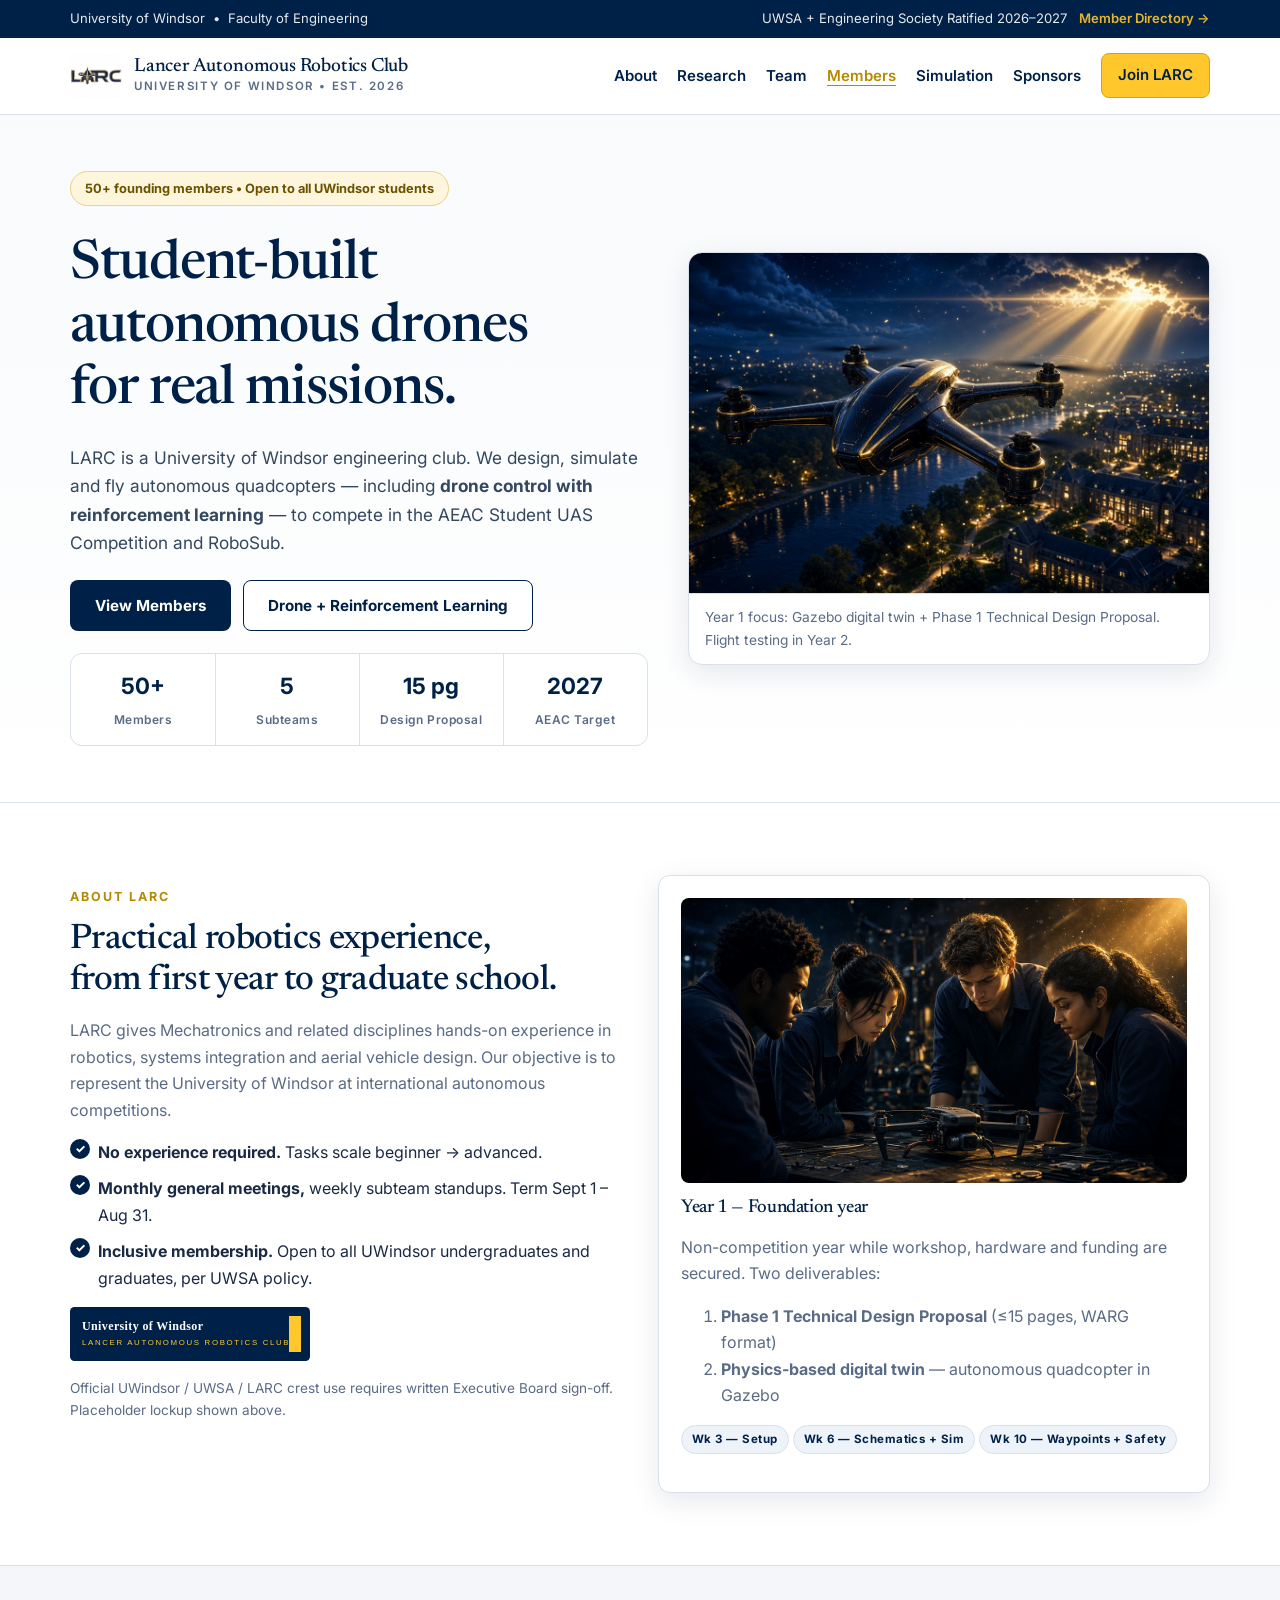
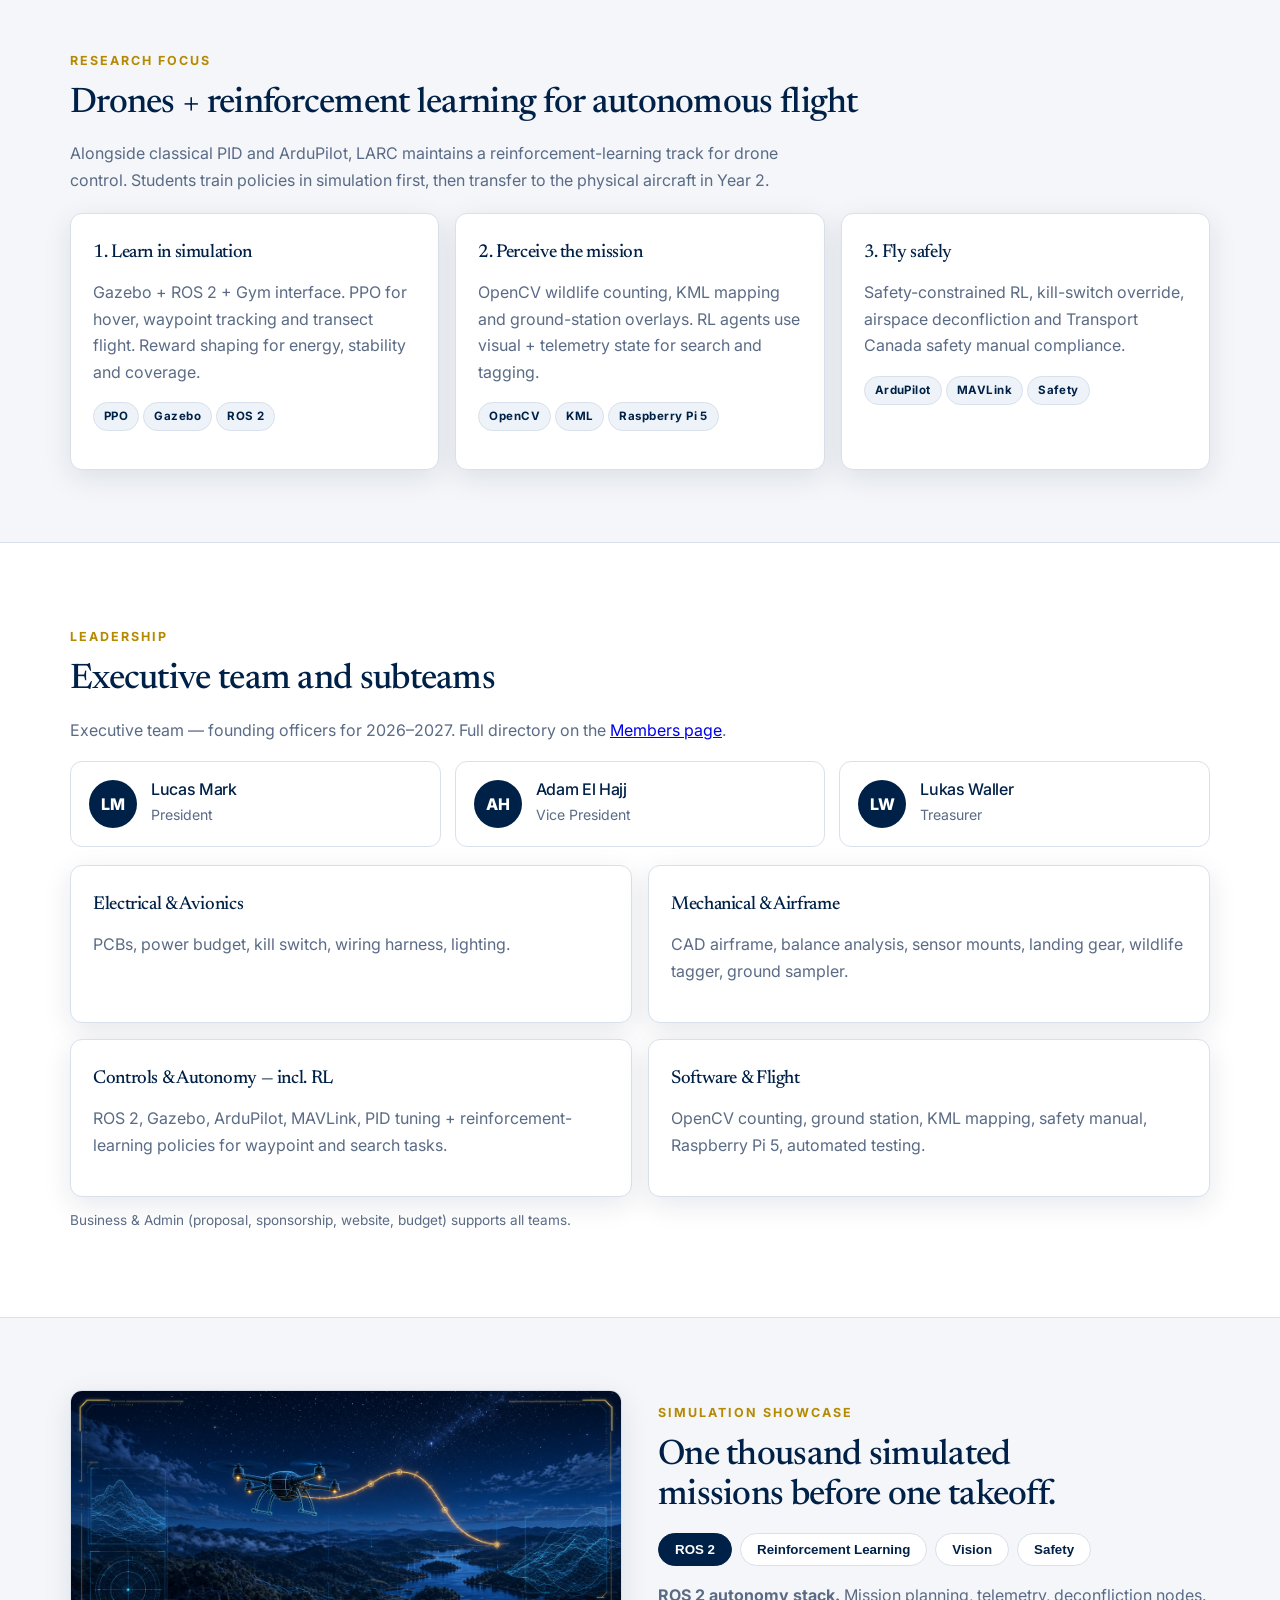
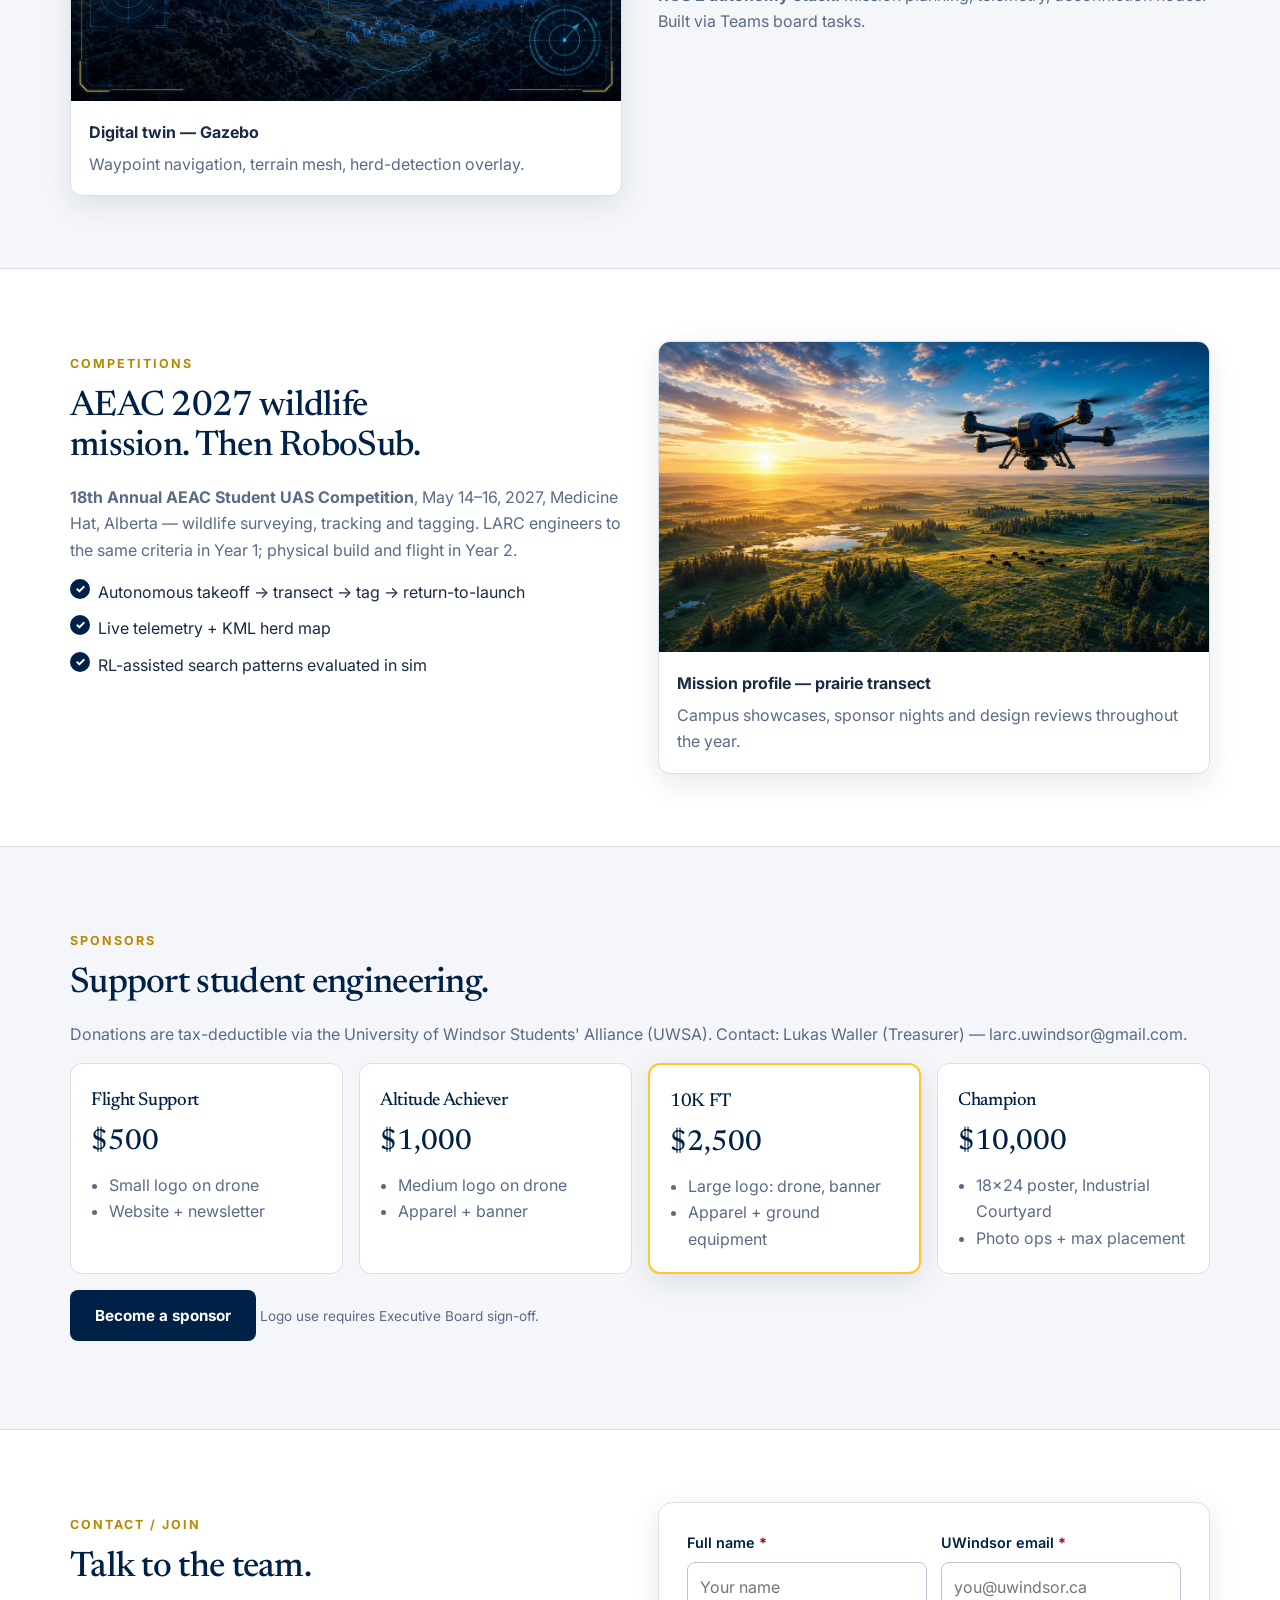
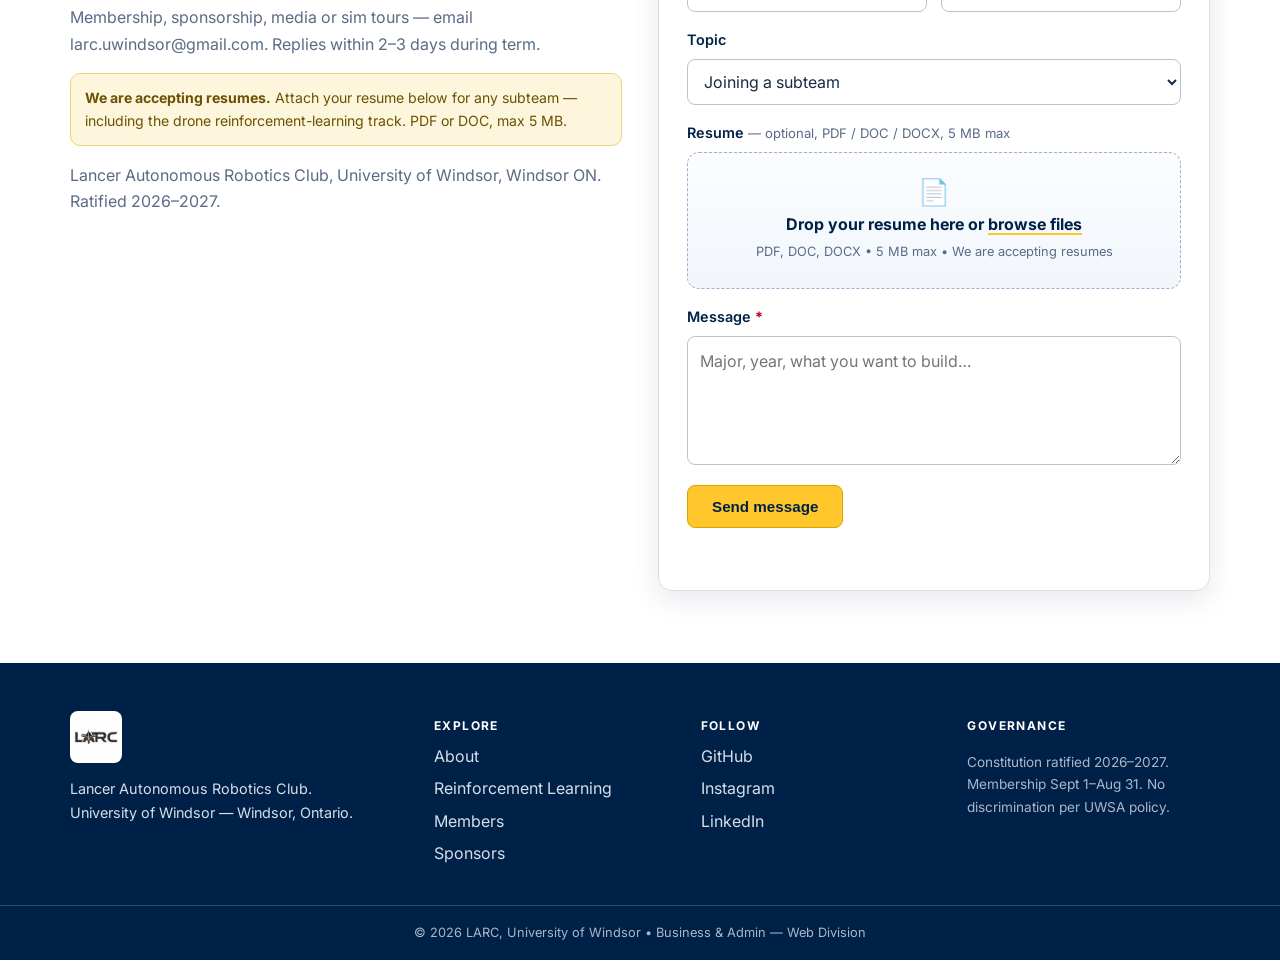
==== commit ab1a7ccf: "Professional cleanup: sponsors, contact, buddy pods (index) Updated contact information and social m" ====
--- a/index.html
+++ b/index.html
@@ -72,7 +72,7 @@
           <h2>Practical robotics experience, from first year to graduate school.</h2>
           <p class="muted">LARC gives Mechatronics and related disciplines hands-on experience in robotics, systems integration and aerial vehicle design. Our objective is to represent the University of Windsor at international autonomous competitions.</p>
           <ul class="check-list">
-            <li><strong>No experience required.</strong> Tasks scale beginner → advanced. Buddy Pods of 3–5 students.</li>
+            <li><strong>No experience required.</strong> Tasks scale beginner → advanced.</li>
             <li><strong>Monthly general meetings,</strong> weekly subteam standups. Term Sept 1 – Aug 31.</li>
             <li><strong>Inclusive membership.</strong> Open to all UWindsor undergraduates and graduates, per UWSA policy.</li>
           </ul>
@@ -157,7 +157,7 @@
             <button class="tab" data-tab="t3">Vision</button>
             <button class="tab" data-tab="t4">Safety</button>
           </div>
-          <p id="t1" class="tab-p active muted"><strong>ROS 2 autonomy stack.</strong> Mission planning, telemetry, deconfliction nodes. Built in Buddy Pods via Teams board tasks.</p>
+          <p id="t1" class="tab-p active muted"><strong>ROS 2 autonomy stack.</strong> Mission planning, telemetry, deconfliction nodes. Built via Teams board tasks.</p>
           <p id="t2" class="tab-p muted"><strong>RL training pipeline.</strong> PPO in Gazebo, domain randomisation (wind, mass, latency), sim-to-real checks before Year 2 flight.</p>
           <p id="t3" class="tab-p muted"><strong>OpenCV + KML.</strong> Aerial wildlife counting and judge-ready map export from the ground station.</p>
           <p id="t4" class="tab-p muted"><strong>Safety.</strong> Transport Canada manual, HITL testing on Raspberry Pi 5, CI automated tests.</p>
@@ -190,14 +190,14 @@
       <div class="container">
         <p class="kicker">Sponsors</p>
         <h2>Support student engineering.</h2>
-        <p class="muted">Donations are tax-deductible via “University of Windsor Students’ Alliance (UWSA)”. Contacts: Lukas Waller &amp; Cesar Nakhoul.</p>
+        <p class="muted">Donations are tax-deductible via the University of Windsor Students' Alliance (UWSA). Contact: Lukas Waller (Treasurer) — larc.uwindsor@gmail.com.</p>
         <div class="grid-4" style="margin-top:16px">
           <div class="tier"><h3>Flight Support</h3><p class="price">$500</p><ul><li>Small logo on drone</li><li>Website + newsletter</li></ul></div>
           <div class="tier"><h3>Altitude Achiever</h3><p class="price">$1,000</p><ul><li>Medium logo on drone</li><li>Apparel + banner</li></ul></div>
           <div class="tier featured"><h3>10K FT</h3><p class="price">$2,500</p><ul><li>Large logo: drone, banner</li><li>Apparel + ground equipment</li></ul></div>
           <div class="tier"><h3>Champion</h3><p class="price">$10,000</p><ul><li>18×24 poster, Industrial Courtyard</li><li>Photo ops + max placement</li></ul></div>
         </div>
-        <p style="margin-top:16px"><a href="members.html#join" class="btn btn-navy">Become a sponsor</a> <span class="fine">Logo use requires Executive Board sign-off.</span></p>
+        <p style="margin-top:16px"><a href="#contact" class="btn btn-navy">Become a sponsor</a> <span class="fine">Logo use requires Executive Board sign-off.</span></p>
       </div>
     </section>
 
@@ -207,7 +207,7 @@
         <div>
           <p class="kicker">Contact / Join</p>
           <h2>Talk to the team.</h2>
-          <p class="muted">Membership, sponsorship, media or sim tours. Replies within 2–3 days during term.</p>
+          <p class="muted">Membership, sponsorship, media or sim tours — email larc.uwindsor@gmail.com. Replies within 2–3 days during term.</p>
           <p class="resume-note"><strong>We are accepting resumes.</strong> Attach your resume below for any subteam — including the drone reinforcement-learning track. PDF or DOC, max 5 MB.</p>
           <p class="muted">Lancer Autonomous Robotics Club, University of Windsor, Windsor ON.<br />Ratified 2026–2027.</p>
         </div>
@@ -248,7 +248,7 @@
         <p style="font-size:.9rem">Lancer Autonomous Robotics Club.<br />University of Windsor — Windsor, Ontario.</p>
       </div>
       <nav aria-label="Footer"><b>Explore</b><a href="#about">About</a><a href="#research">Reinforcement Learning</a><a href="members.html">Members</a><a href="#sponsors">Sponsors</a></nav>
-      <nav aria-label="Social"><b>Follow</b><a href="https://github.com/Lancer-Autonomous-Robotics-Club" target="_blank" rel="noopener">GitHub</a><a href="#contact">Discord</a><a href="#contact">Instagram</a><a href="#contact">LinkedIn</a></nav>
+      <nav aria-label="Social"><b>Follow</b><a href="https://github.com/Lancer-Autonomous-Robotics-Club" target="_blank" rel="noopener">GitHub</a><a href="https://www.instagram.com/larc.uwin" target="_blank" rel="noopener">Instagram</a><a href="https://www.linkedin.com/company/lancer-autonomous-robotics-club" target="_blank" rel="noopener">LinkedIn</a></nav>
       <div><b>Governance</b><p class="fine" style="color:#a9b6cc">Constitution ratified 2026–2027. Membership Sept 1–Aug 31. No discrimination per UWSA policy.</p></div>
     </div>
     <p class="legal">© <span id="year"></span> LARC, University of Windsor • Business &amp; Admin — Web Division</p>
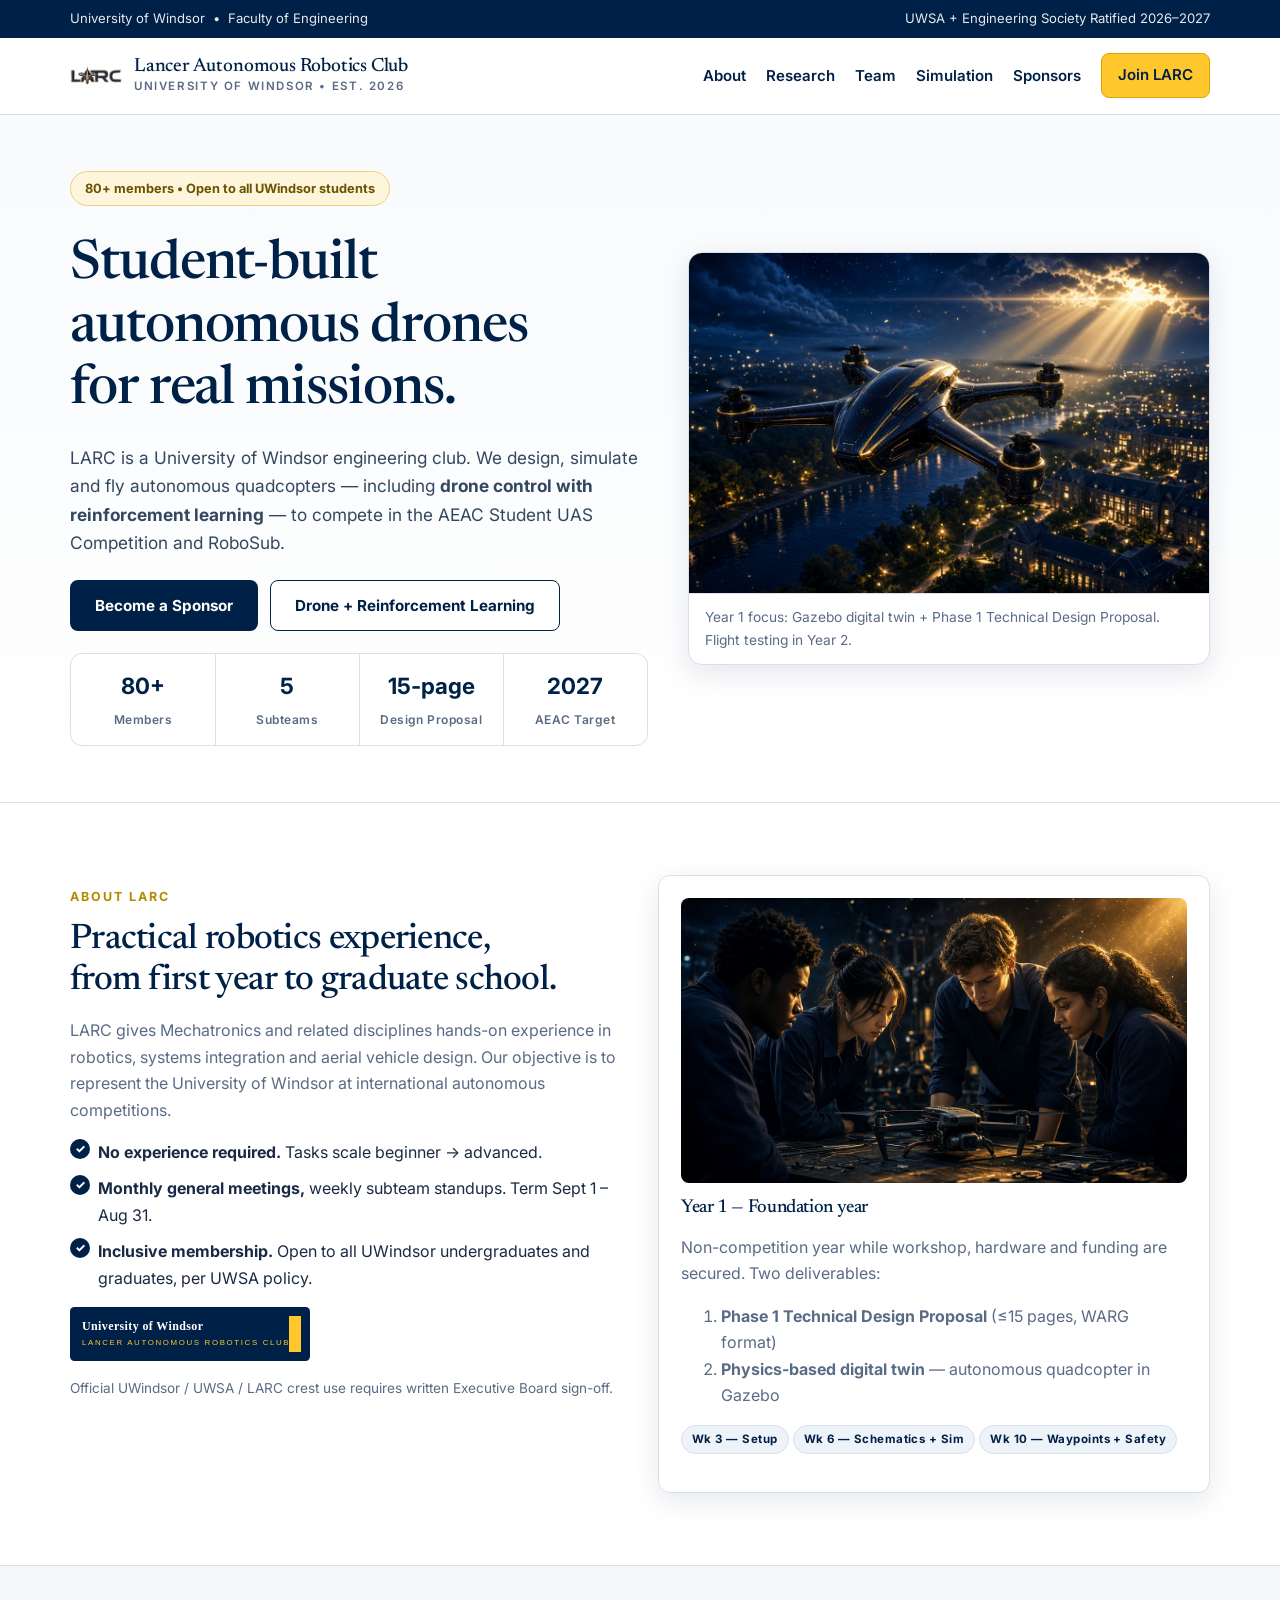
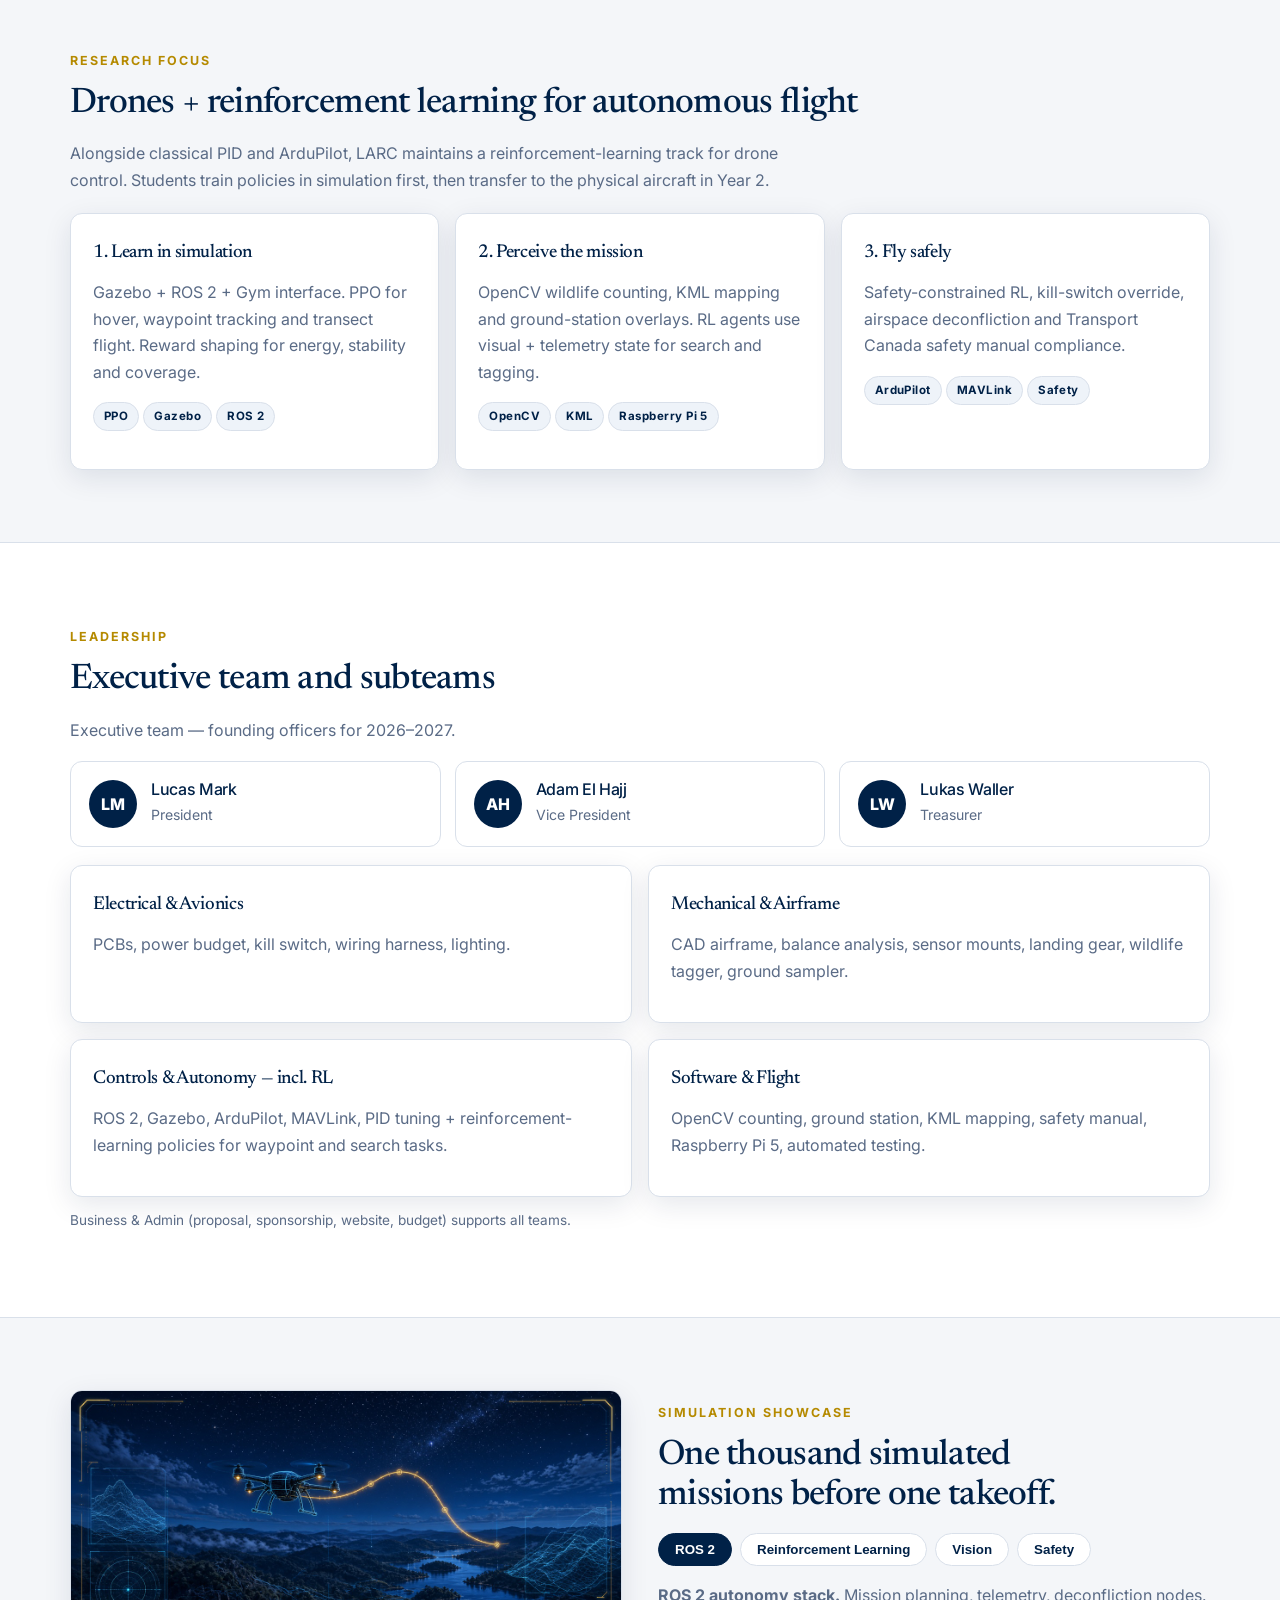
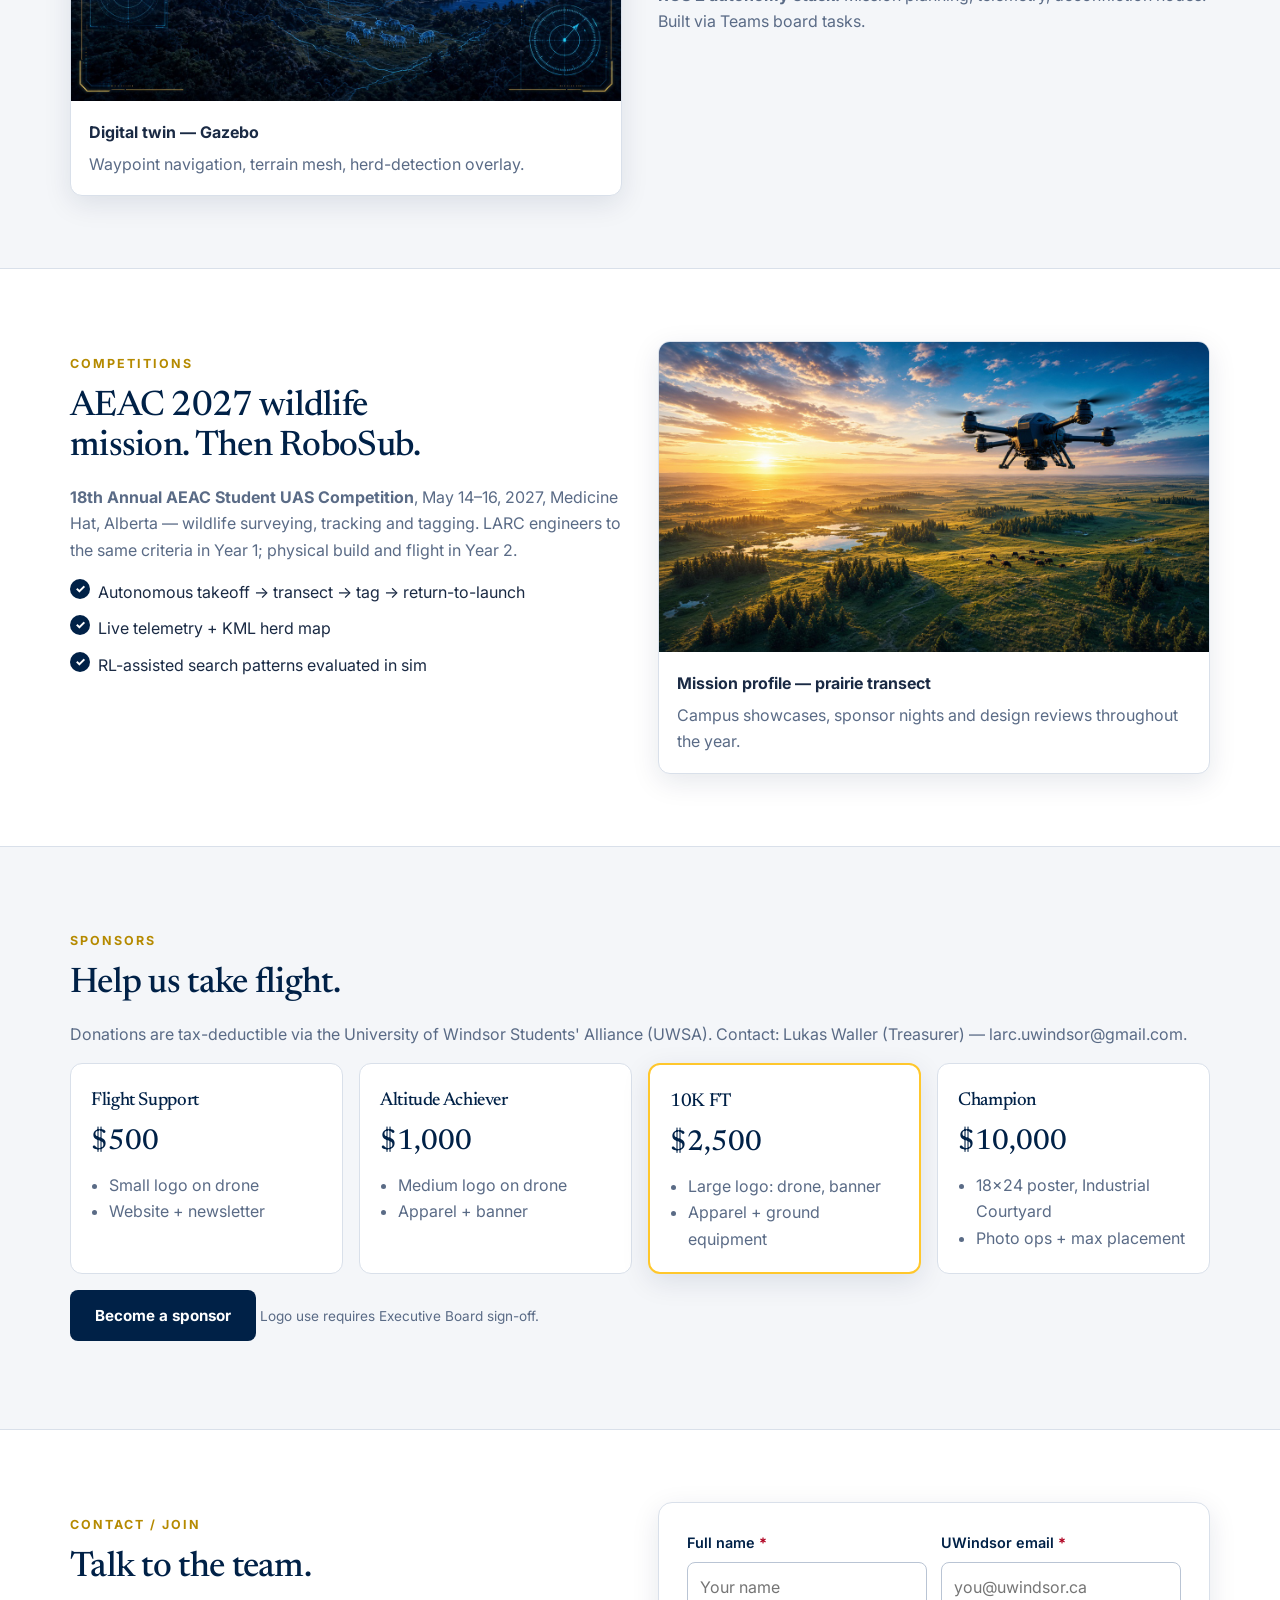
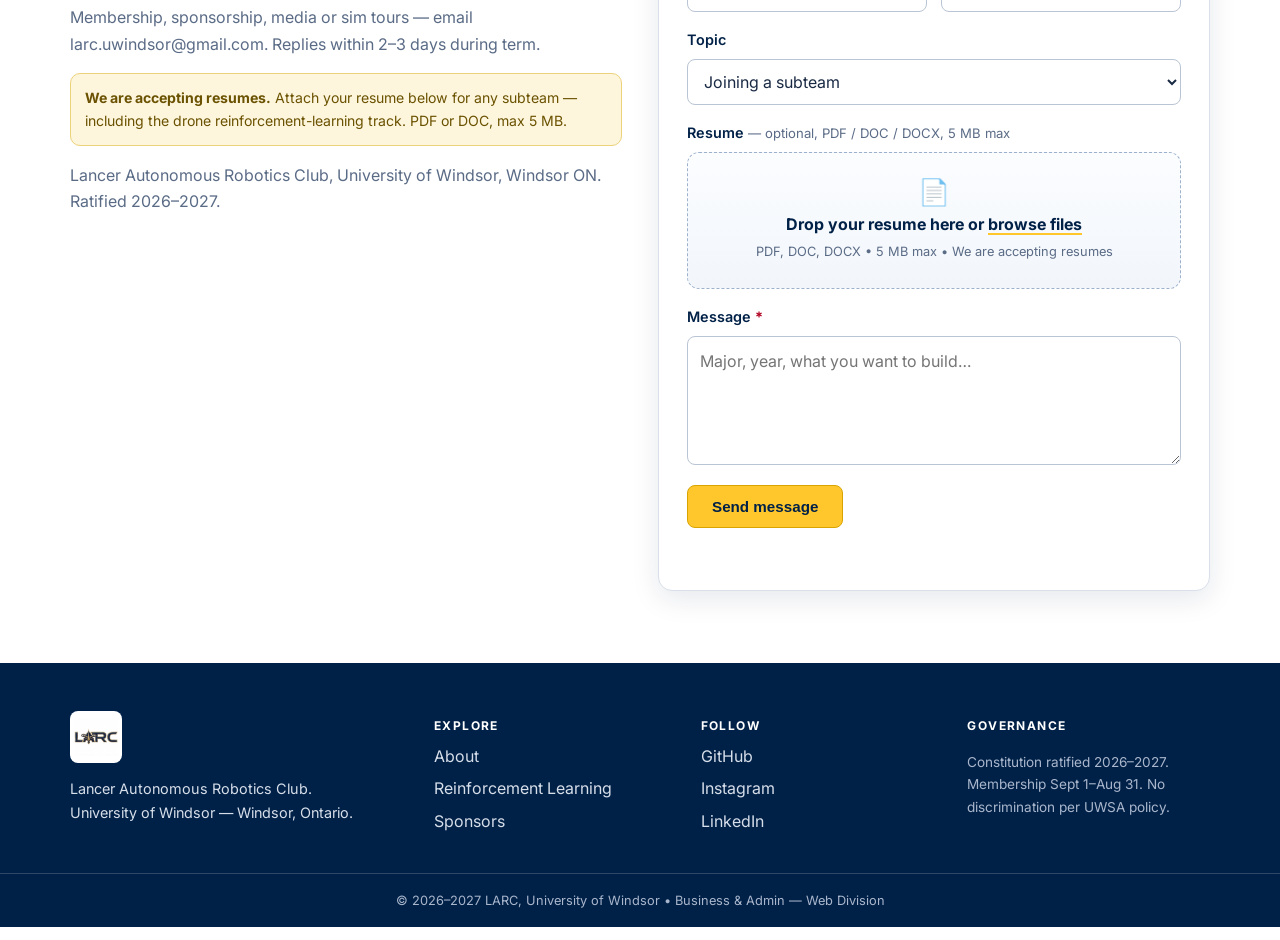
==== commit 0e3e603a: "Remove members page references; update to 80+ members" ====
--- a/index.html
+++ b/index.html
@@ -15,7 +15,7 @@
   <div class="util-bar">
     <div class="container">
       <span>University of Windsor &nbsp;•&nbsp; Faculty of Engineering</span>
-      <span>UWSA + Engineering Society Ratified 2026–2027 &nbsp; <a href="members.html">Member Directory →</a></span>
+      <span>UWSA + Engineering Society Ratified 2026–2027</span>
     </div>
   </div>
 
@@ -29,10 +29,10 @@
         <li><a href="#about">About</a></li>
         <li><a href="#research">Research</a></li>
         <li><a href="#team">Team</a></li>
-        <li><a href="members.html" class="active">Members</a></li>
+
         <li><a href="#simulation">Simulation</a></li>
         <li><a href="#sponsors">Sponsors</a></li>
-        <li><a href="members.html#join" class="btn btn-gold btn-sm">Join LARC</a></li>
+        <li><a href="#contact" class="btn btn-gold btn-sm">Join LARC</a></li>
       </ul>
       <button id="menu-btn" aria-label="Menu" aria-expanded="false">Menu</button>
     </nav>
@@ -43,17 +43,17 @@
     <section class="hero">
       <div class="container hero-grid">
         <div>
-          <span class="hero-badge">50+ founding members • Open to all UWindsor students</span>
+          <span class="hero-badge">80+ members • Open to all UWindsor students</span>
           <h1>Student-built autonomous drones for real missions.</h1>
           <p class="lede">LARC is a University of Windsor engineering club. We design, simulate and fly autonomous quadcopters — including <strong>drone control with reinforcement learning</strong> — to compete in the AEAC Student UAS Competition and RoboSub.</p>
           <div class="hero-cta">
-            <a href="members.html" class="btn btn-navy">View Members</a>
+            <a href="#sponsors" class="btn btn-navy">Become a Sponsor</a>
             <a href="#research" class="btn btn-outline">Drone + Reinforcement Learning</a>
           </div>
           <div class="hero-facts">
-            <div><b>50+</b><span>Members</span></div>
+            <div><b>80+</b><span>Members</span></div>
             <div><b>5</b><span>Subteams</span></div>
-            <div><b>15 pg</b><span>Design Proposal</span></div>
+            <div><b>15-page</b><span>Design Proposal</span></div>
             <div><b>2027</b><span>AEAC Target</span></div>
           </div>
         </div>
@@ -77,7 +77,7 @@
             <li><strong>Inclusive membership.</strong> Open to all UWindsor undergraduates and graduates, per UWSA policy.</li>
           </ul>
           <p><img src="assets/uwindsor.svg" alt="University of Windsor" style="height:54px;width:auto;margin-top:12px" /></p>
-          <p class="fine">Official UWindsor / UWSA / LARC crest use requires written Executive Board sign-off. Placeholder lockup shown above.</p>
+          <p class="fine">Official UWindsor / UWSA / LARC crest use requires written Executive Board sign-off.</p>
         </div>
         <div class="card">
           <img src="assets/team-cinematic.jpg" alt="LARC students with drone" style="border-radius:8px" />
@@ -122,7 +122,7 @@
     <section id="team" class="section container">
       <p class="kicker">Leadership</p>
       <h2>Executive team and subteams</h2>
-      <p class="muted">Executive team — founding officers for 2026–2027. Full directory on the <a href="members.html">Members page</a>.</p>
+      <p class="muted">Executive team — founding officers for 2026–2027.</p>
       <div class="member-grid">
         <div class="member"><div class="avatar">LM</div><div><h3>Lucas Mark</h3><p>President</p></div></div>
         <div class="member"><div class="avatar">AH</div><div><h3>Adam El Hajj</h3><p>Vice President</p></div></div>
@@ -189,7 +189,7 @@
     <section id="sponsors" class="section section-alt">
       <div class="container">
         <p class="kicker">Sponsors</p>
-        <h2>Support student engineering.</h2>
+        <h2>Help us take flight.</h2>
         <p class="muted">Donations are tax-deductible via the University of Windsor Students' Alliance (UWSA). Contact: Lukas Waller (Treasurer) — larc.uwindsor@gmail.com.</p>
         <div class="grid-4" style="margin-top:16px">
           <div class="tier"><h3>Flight Support</h3><p class="price">$500</p><ul><li>Small logo on drone</li><li>Website + newsletter</li></ul></div>
@@ -247,11 +247,11 @@
         <img src="assets/larc-logo.png" alt="LARC" class="foot-logo" />
         <p style="font-size:.9rem">Lancer Autonomous Robotics Club.<br />University of Windsor — Windsor, Ontario.</p>
       </div>
-      <nav aria-label="Footer"><b>Explore</b><a href="#about">About</a><a href="#research">Reinforcement Learning</a><a href="members.html">Members</a><a href="#sponsors">Sponsors</a></nav>
+      <nav aria-label="Footer"><b>Explore</b><a href="#about">About</a><a href="#research">Reinforcement Learning</a><a href="#sponsors">Sponsors</a></nav>
       <nav aria-label="Social"><b>Follow</b><a href="https://github.com/Lancer-Autonomous-Robotics-Club" target="_blank" rel="noopener">GitHub</a><a href="https://www.instagram.com/larc.uwin" target="_blank" rel="noopener">Instagram</a><a href="https://www.linkedin.com/company/lancer-autonomous-robotics-club" target="_blank" rel="noopener">LinkedIn</a></nav>
       <div><b>Governance</b><p class="fine" style="color:#a9b6cc">Constitution ratified 2026–2027. Membership Sept 1–Aug 31. No discrimination per UWSA policy.</p></div>
     </div>
-    <p class="legal">© <span id="year"></span> LARC, University of Windsor • Business &amp; Admin — Web Division</p>
+    <p class="legal">© 2026–2027 LARC, University of Windsor • Business &amp; Admin — Web Division</p>
   </footer>
 
   <script src="js/main.js"></script>
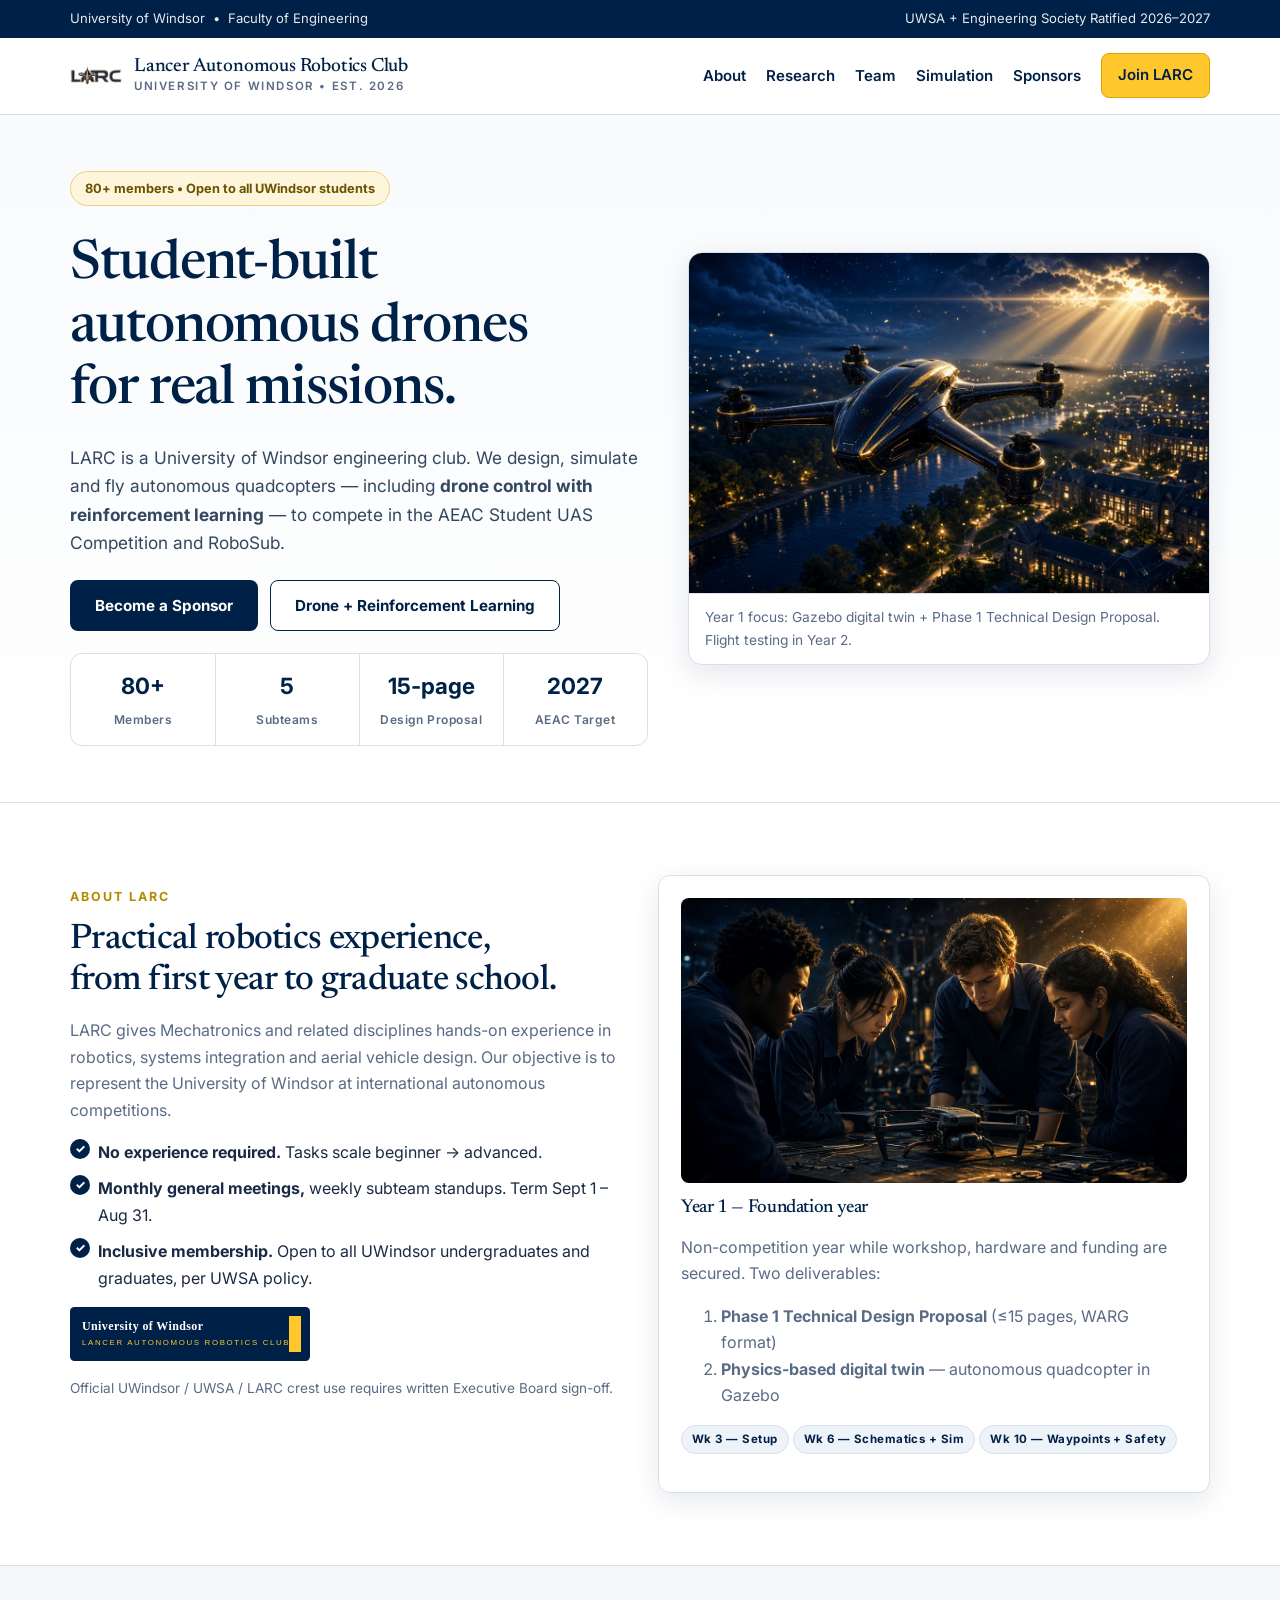
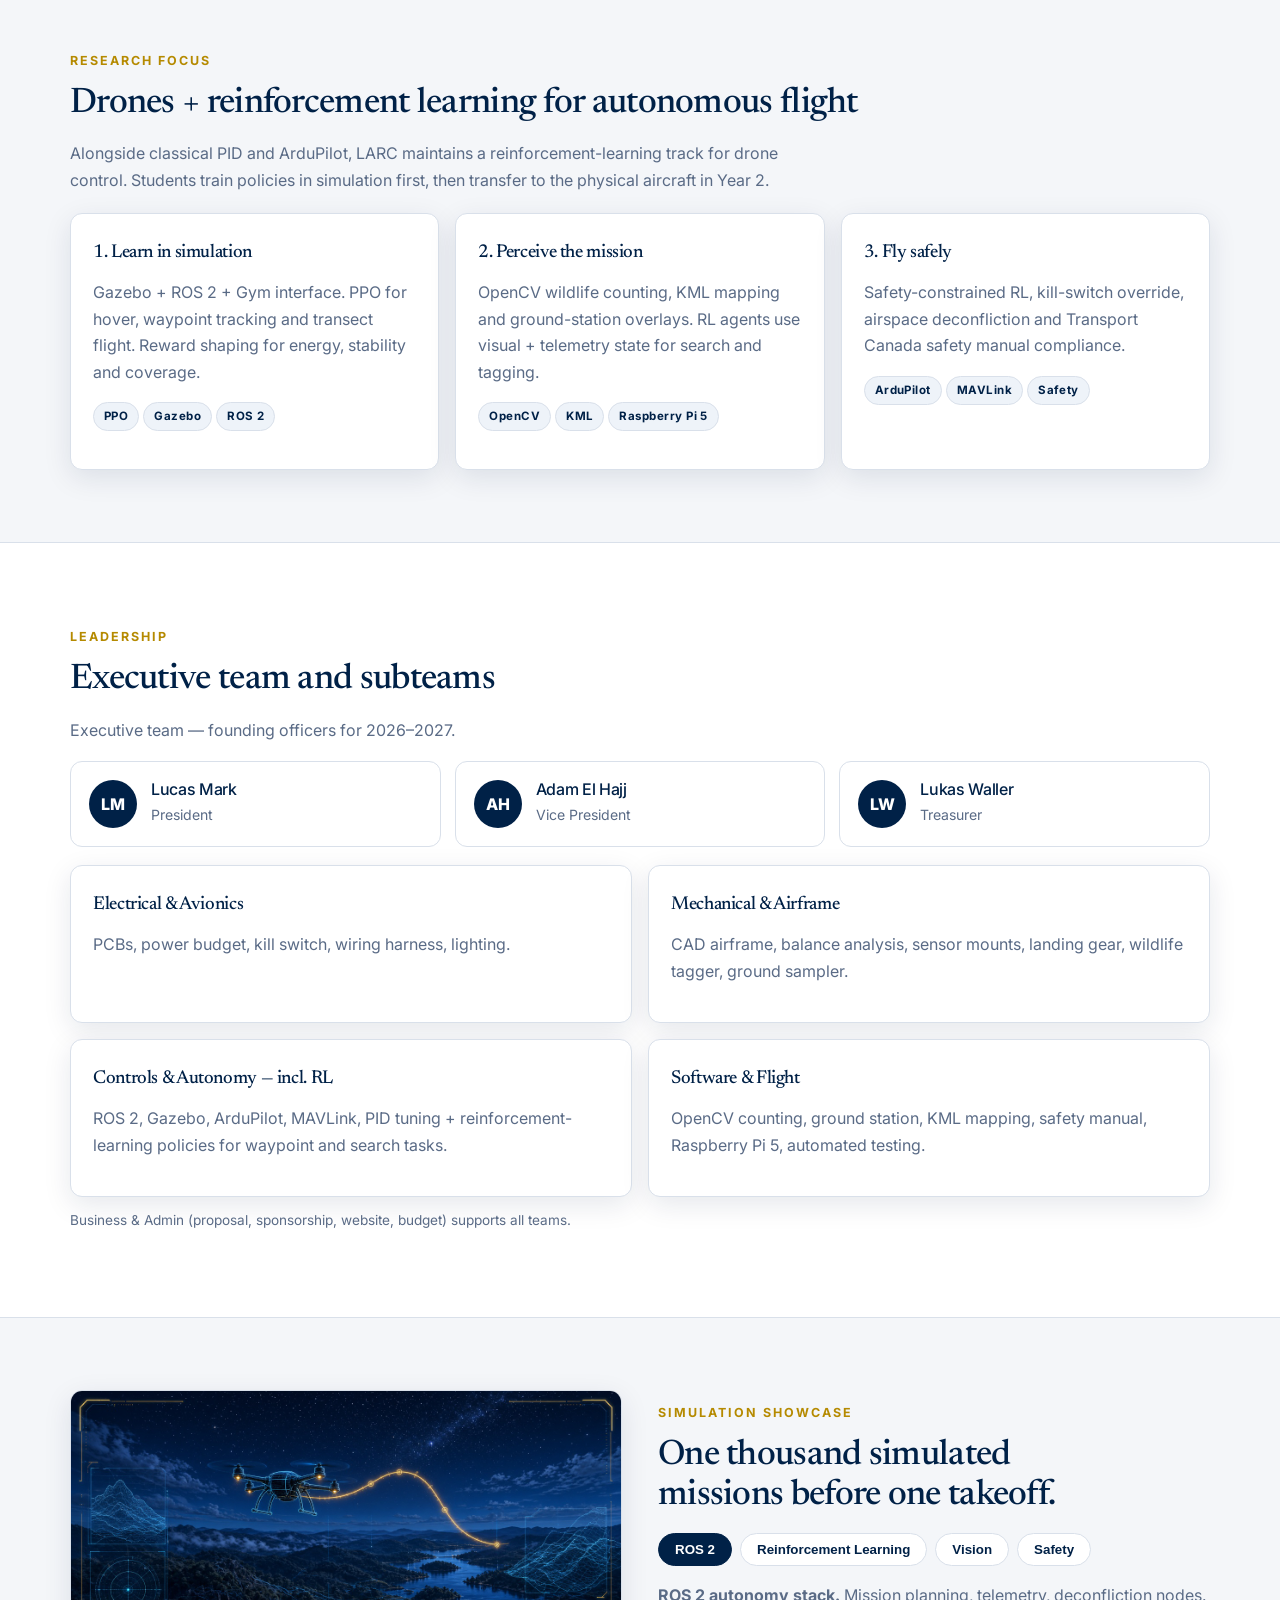
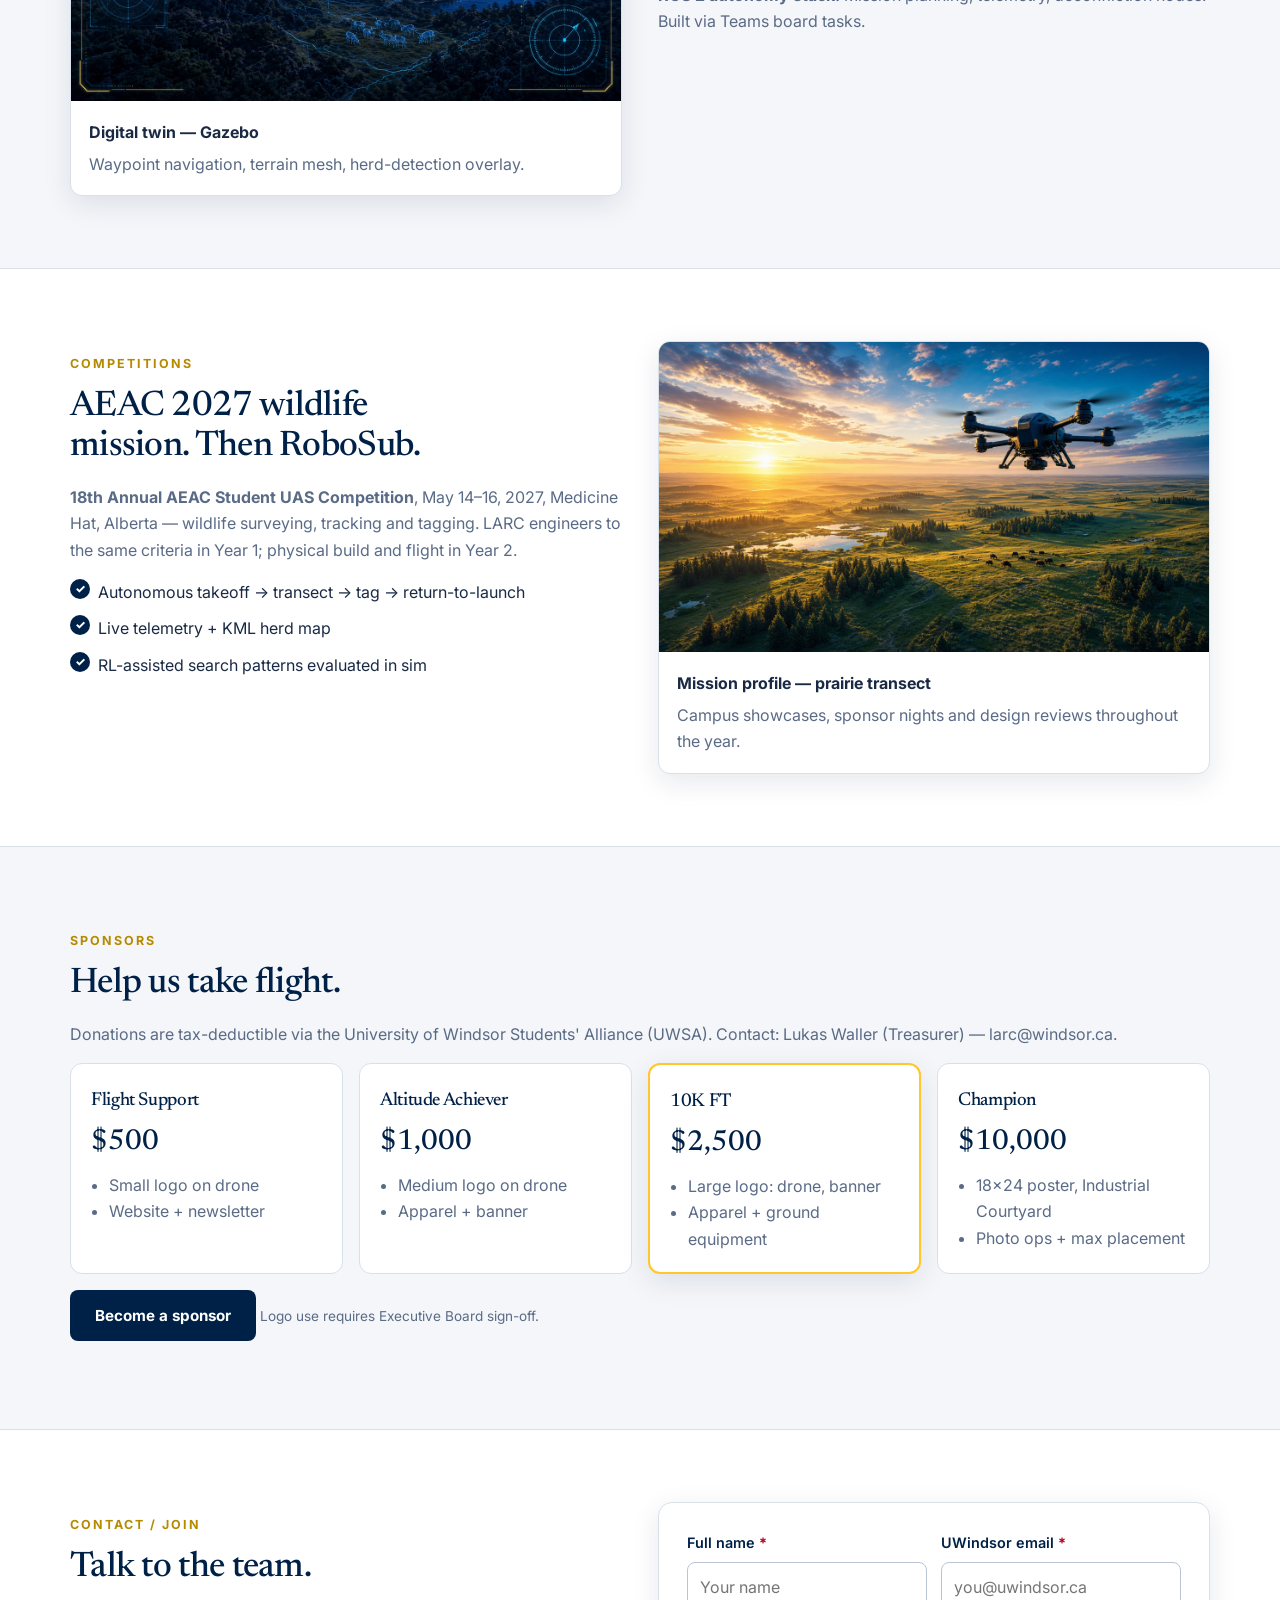
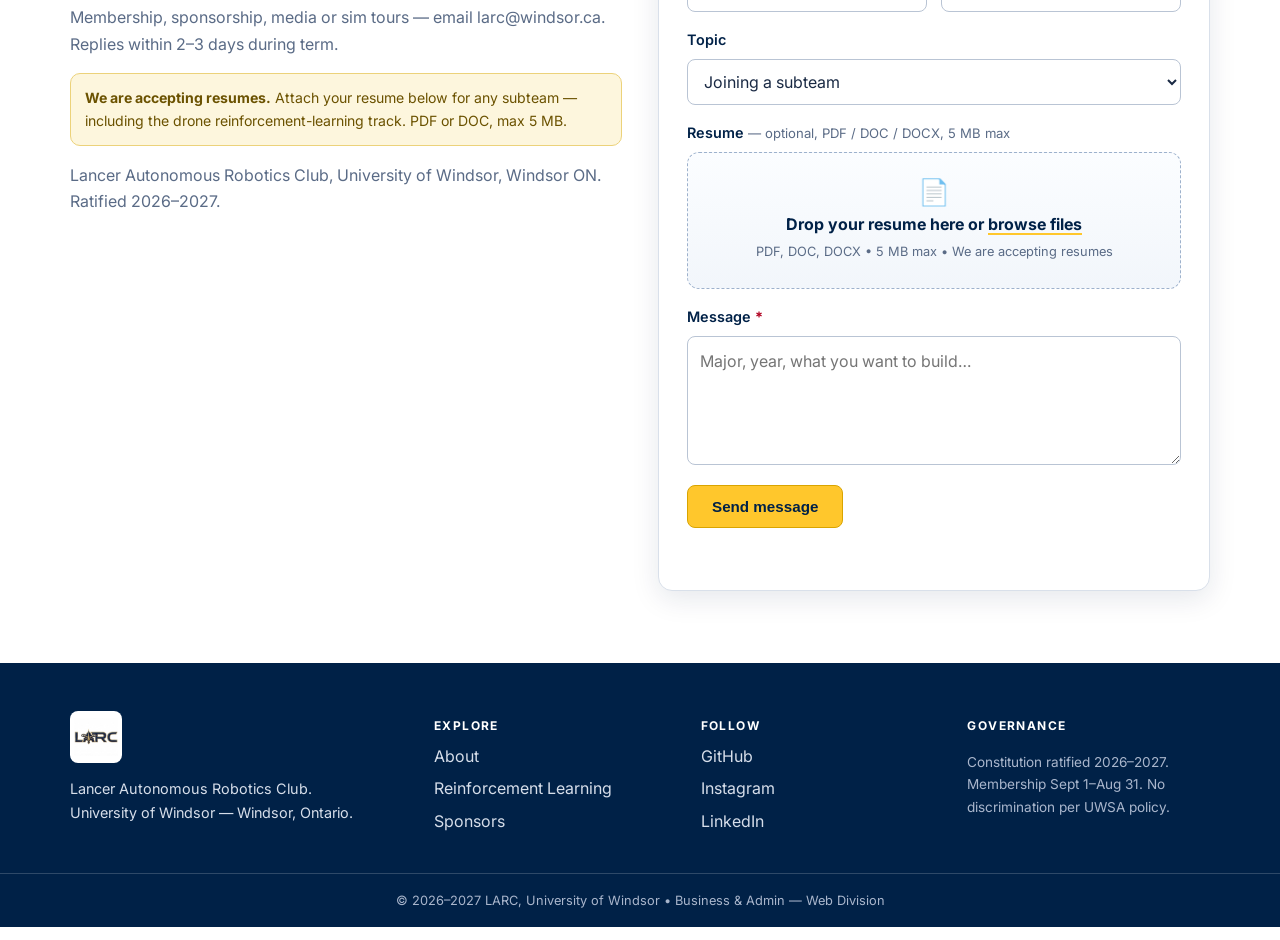
==== commit ac9d62a7: "Update club contact email" ====
--- a/index.html
+++ b/index.html
@@ -190,7 +190,7 @@
       <div class="container">
         <p class="kicker">Sponsors</p>
         <h2>Help us take flight.</h2>
-        <p class="muted">Donations are tax-deductible via the University of Windsor Students' Alliance (UWSA). Contact: Lukas Waller (Treasurer) — larc.uwindsor@gmail.com.</p>
+        <p class="muted">Donations are tax-deductible via the University of Windsor Students' Alliance (UWSA). Contact: Lukas Waller (Treasurer) — larc@windsor.ca.</p>
         <div class="grid-4" style="margin-top:16px">
           <div class="tier"><h3>Flight Support</h3><p class="price">$500</p><ul><li>Small logo on drone</li><li>Website + newsletter</li></ul></div>
           <div class="tier"><h3>Altitude Achiever</h3><p class="price">$1,000</p><ul><li>Medium logo on drone</li><li>Apparel + banner</li></ul></div>
@@ -207,7 +207,7 @@
         <div>
           <p class="kicker">Contact / Join</p>
           <h2>Talk to the team.</h2>
-          <p class="muted">Membership, sponsorship, media or sim tours — email larc.uwindsor@gmail.com. Replies within 2–3 days during term.</p>
+          <p class="muted">Membership, sponsorship, media or sim tours — email larc@windsor.ca. Replies within 2–3 days during term.</p>
           <p class="resume-note"><strong>We are accepting resumes.</strong> Attach your resume below for any subteam — including the drone reinforcement-learning track. PDF or DOC, max 5 MB.</p>
           <p class="muted">Lancer Autonomous Robotics Club, University of Windsor, Windsor ON.<br />Ratified 2026–2027.</p>
         </div>
